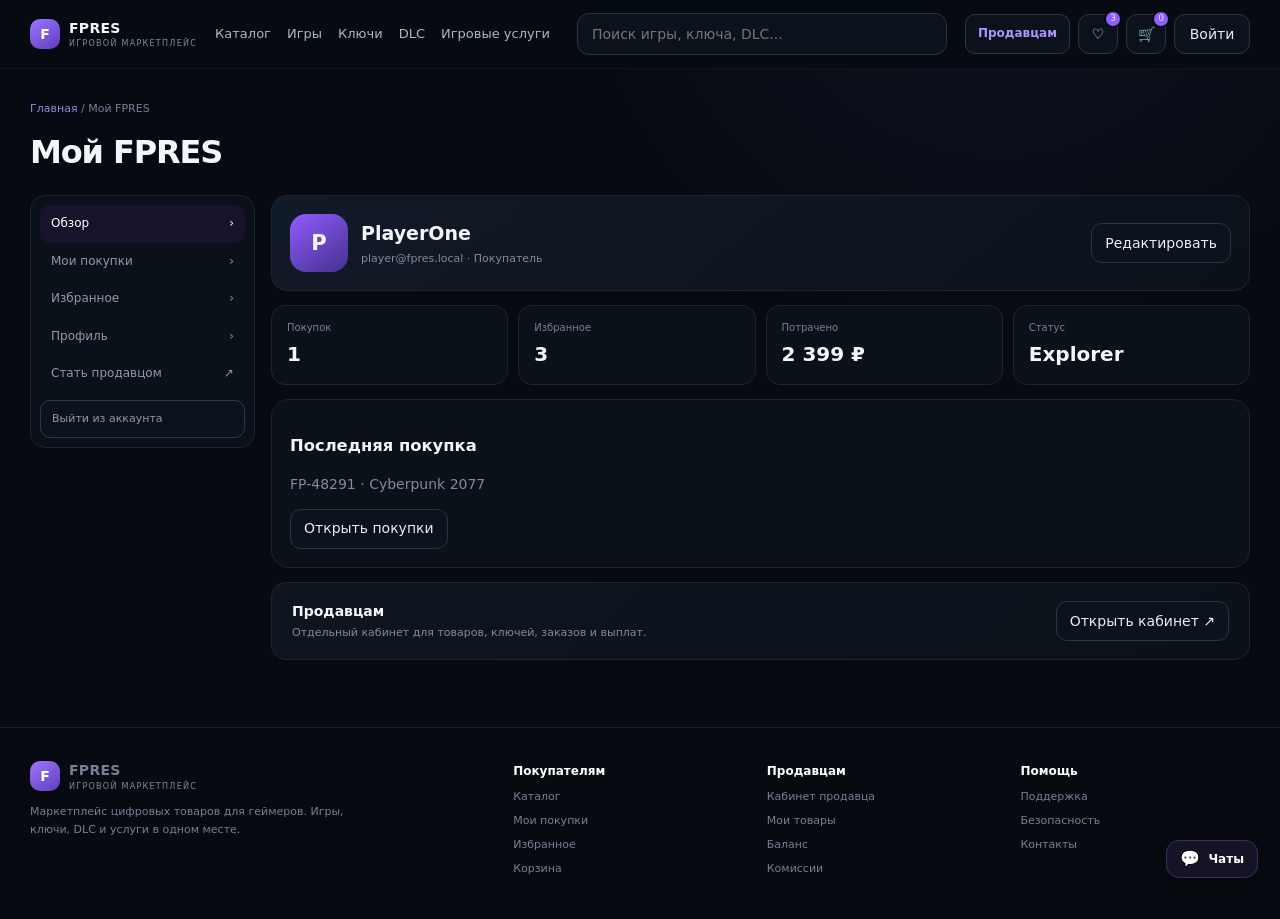
==== account.html @ 7997dcb9 "Refresh account assets for logout controls" ====
<!doctype html><html lang="ru"><head><meta charset="utf-8"><meta name="viewport" content="width=device-width,initial-scale=1,viewport-fit=cover"><meta name="theme-color" content="#070b11"><title>account — FPRES</title><link rel="stylesheet" href="style.css?v=10"><script src="data.js"></script><script src="app.js?v=10" defer></script></head><body><main></main></body></html>
---- style.css ----
:root{--bg:#070b11;--panel:#0c121a;--panel2:#111925;--line:#1b2634;--line2:#293546;--text:#f4f6fb;--muted:#8b97aa;--muted2:#667287;--violet:#8f5cff;--green:#5fd596;--orange:#ff9c4d;--shadow:0 18px 50px rgba(0,0,0,.28);--r:16px}
*{box-sizing:border-box}html{scroll-behavior:smooth}body{margin:0;background:radial-gradient(circle at 78% -10%,rgba(123,86,220,.09),transparent 30%),var(--bg);color:var(--text);font:14px/1.45 Inter,ui-sans-serif,system-ui,-apple-system,BlinkMacSystemFont,"Segoe UI",sans-serif}a{color:inherit}button,input,select{font:inherit}.container{width:min(1220px,calc(100% - 32px));margin:auto}
.header{position:sticky;top:0;z-index:50;background:rgba(7,11,17,.94);backdrop-filter:blur(16px);border-bottom:1px solid rgba(255,255,255,.045)}.nav{min-height:68px;display:flex;align-items:center;gap:18px}.brand{display:flex;align-items:center;gap:9px;text-decoration:none;min-width:154px}.mark{width:30px;height:30px;border-radius:10px;background:linear-gradient(145deg,#9d76ff,#5e3ebd);display:grid;place-items:center;font-weight:900;color:#fff}.brand-name{font-weight:850;letter-spacing:.02em}.brand-sub{display:block;color:#7f8b9f;font-size:8px;letter-spacing:.16em}.navlinks{display:flex;gap:16px;color:#aeb7c7;font-size:13px}.navlinks a{text-decoration:none}.navlinks a:hover{color:#fff}.navsearch{flex:1;max-width:370px;margin-left:auto}.search{width:100%;height:42px;background:#0b121b;border:1px solid var(--line2);border-radius:12px;padding:0 14px;color:#fff;outline:none}.search:focus{border-color:#5b45a2;box-shadow:0 0 0 3px rgba(143,92,255,.09)}.actions{display:flex;gap:8px;align-items:center}.btn,.iconbtn{border:1px solid var(--line2);background:#0b121b;color:#e8edf6;border-radius:11px;height:40px;padding:0 13px;cursor:pointer;display:inline-flex;align-items:center;justify-content:center;text-decoration:none}.iconbtn{width:40px;padding:0}.btn.primary{background:var(--violet);border-color:var(--violet);font-weight:800}.iconbtn:hover,.btn:hover{background:#111a26}.cartBadge{position:absolute;top:-5px;right:-5px;background:var(--violet);border:2px solid var(--bg);width:18px;height:18px;border-radius:50%;display:grid;place-items:center;font-size:9px}.rel{position:relative}
.hero{padding:42px 0 20px}.heroBox{min-height:430px;border:1px solid var(--line);border-radius:22px;overflow:hidden;display:grid;grid-template-columns:1.1fr .9fr;background:#0a1018;box-shadow:var(--shadow)}.heroCopy{padding:44px;display:flex;flex-direction:column;justify-content:center}.eyebrow{color:#96a0b1;font-size:11px;letter-spacing:.18em;text-transform:uppercase;margin-bottom:15px}.hero h1{font-size:clamp(42px,5vw,70px);line-height:.98;letter-spacing:-.05em;margin:0 0 16px}.accent{color:#9c79ff}.hero p{color:#98a4b5;max-width:640px;font-size:15px;line-height:1.65;margin:0 0 22px}.heroSearch{position:relative;max-width:650px}.heroSearch input{height:56px;width:100%;background:#0b121b;border:1px solid #293546;border-radius:15px;color:#fff;padding:0 58px 0 18px;outline:none}.heroSearch button{position:absolute;right:6px;top:6px;width:44px;height:44px;border:0;border-radius:11px;background:var(--violet);color:#fff;cursor:pointer}.heroMedia{min-height:430px;position:relative}.heroMedia img{width:100%;height:100%;object-fit:cover}.heroMedia:after{content:"";position:absolute;inset:0;background:linear-gradient(90deg,#0a1018 0,rgba(10,16,24,.48) 28%,transparent 65%),linear-gradient(0deg,rgba(6,9,13,.48),transparent 50%)}
.trust{display:grid;grid-template-columns:repeat(4,1fr);gap:11px;margin:8px 0 26px}.trustCard{padding:14px;border:1px solid var(--line);background:#0b1119;border-radius:14px}.trustCard b{font-size:12px}.trustCard p{margin:4px 0 0;color:#7f8b9e;font-size:11px}.section{padding:26px 0}.sectionHead{display:flex;justify-content:space-between;align-items:end;gap:12px;margin-bottom:14px}.sectionHead h2{margin:0;font-size:21px;letter-spacing:-.02em}.sectionHead a{font-size:12px;color:#a996ff;text-decoration:none}.platforms{display:flex;gap:8px;overflow:auto;padding-bottom:3px}.platformChip{white-space:nowrap;padding:9px 12px;border:1px solid var(--line);background:#0b1119;border-radius:10px;color:#8f9aad;font-size:11px;cursor:pointer;text-decoration:none}.platformChip.active,.platformChip:hover{color:#fff;border-color:#5a45a0;background:#151326}
.categories{display:grid;grid-template-columns:repeat(6,1fr);gap:11px}.cat{padding:15px;background:#0c121a;border:1px solid var(--line);border-radius:15px;text-decoration:none;cursor:pointer}.cat:hover,.cat.active{border-color:#59439f;transform:translateY(-1px)}.catIcon{width:34px;height:34px;border-radius:10px;background:#17132a;color:#bbaaff;display:grid;place-items:center;margin-bottom:10px}.cat b{font-size:12px}.cat span{display:block;color:#758196;font-size:10px;margin-top:3px}
.gameGrid{display:grid;grid-template-columns:repeat(5,1fr);gap:12px}.gameCard{position:relative;background:var(--panel);border:1px solid var(--line);border-radius:15px;overflow:hidden;cursor:pointer;transition:.18s;min-width:0}.gameCard:hover{border-color:#384457;transform:translateY(-2px)}.gameCover{aspect-ratio:16/9;background:#101720;overflow:hidden}.gameCover img{width:100%;height:100%;object-fit:cover;display:block}.favGame{position:absolute;right:9px;top:9px;width:31px;height:31px;border-radius:9px;border:1px solid rgba(255,255,255,.16);background:rgba(7,11,17,.78);backdrop-filter:blur(7px);color:#e8edf5;display:grid;place-items:center;cursor:pointer;z-index:2}.favGame.active{color:#c5b5ff;border-color:#7255ca;background:#21183c}.gameBody{padding:12px}.gameTitle{font-size:13px;font-weight:760;white-space:nowrap;overflow:hidden;text-overflow:ellipsis}.gameMeta{font-size:10px;color:#778398;margin-top:4px}.rating{color:#ffc252}.gameBottom{display:flex;justify-content:space-between;gap:8px;align-items:end;margin-top:12px}.gamePrice{font-size:15px;font-weight:860}.gameBuy{border:0;border-radius:9px;background:#f3f6fb;color:#0a0d12;padding:8px 11px;font-weight:820;font-size:11px;cursor:pointer}
.deals{display:grid;grid-template-columns:2fr 1fr 1fr;gap:12px}.deal{position:relative;min-height:185px;border:1px solid var(--line);border-radius:17px;overflow:hidden;background:#0d131c;text-decoration:none}.deal img{width:100%;height:100%;object-fit:cover;display:block;opacity:.78}.dealOverlay{position:absolute;inset:0;padding:18px;background:linear-gradient(90deg,rgba(6,9,13,.91),rgba(6,9,13,.12) 75%)}.deal h3{font-size:19px;margin:0 0 8px}.deal p{margin:0;color:#aeb7c5;font-size:11px;max-width:280px}.tag{display:inline-block;font-size:9px;padding:5px 7px;border-radius:7px;background:rgba(143,92,255,.16);color:#c4b4ff;margin-bottom:8px;font-weight:800}
.sellerGrid{display:grid;grid-template-columns:repeat(4,1fr);gap:11px}.sellerCard{border:1px solid var(--line);background:#0b1119;border-radius:15px;padding:15px;display:flex;gap:11px;align-items:center;text-decoration:none}.avatar{width:43px;height:43px;border-radius:13px;background:linear-gradient(145deg,#2d2646,#151a24);display:grid;place-items:center;color:#d4c7ff;font-weight:850}.sellerCard b{font-size:12px}.sellerCard span{display:block;color:#778297;font-size:10px;margin-top:3px}.online{color:var(--green)!important}
.page{padding:32px 0}.breadcrumbs{font-size:11px;color:#738096;margin-bottom:12px}.breadcrumbs a{color:#9a87db;text-decoration:none}.pageTitle{font-size:32px;letter-spacing:-.035em;margin:0 0 20px}.toolbar{display:flex;justify-content:space-between;gap:12px;margin-bottom:14px}.select,.field{height:40px;background:#0b121b;border:1px solid var(--line2);border-radius:10px;color:#dfe6ef;padding:0 11px}.catalogLayout{display:grid;grid-template-columns:235px 1fr;gap:18px}.filters{border:1px solid var(--line);background:#0b1119;border-radius:15px;padding:15px;height:max-content;position:sticky;top:84px}.filterGroup{margin-bottom:18px}.filterGroup h4{font-size:11px;margin:0 0 9px}.filterOptions{display:flex;flex-wrap:wrap;gap:7px}.filterPill{border:1px solid var(--line2);background:#0d141d;color:#8e99ab;border-radius:9px;padding:7px 9px;font-size:10px;cursor:pointer}.filterPill.active{border-color:#5c46a6;color:#d7ceff;background:#17132a}.priceRow{display:flex;gap:7px}.priceRow input{width:50%;height:34px;background:#0b121b;border:1px solid var(--line2);border-radius:8px;color:#fff;padding:0 8px}.resultCount{font-size:11px;color:#7f8b9d;margin-bottom:9px}
.productLayout{display:grid;grid-template-columns:1.05fr .95fr;gap:18px}.mediaPanel,.detailPanel,.panel{border:1px solid var(--line);background:#0b1119;border-radius:18px;overflow:hidden}.mediaPanel img{display:block;width:100%;aspect-ratio:16/9;object-fit:cover}.detailPanel{padding:22px}.productMeta{color:#778398;font-size:11px;margin-bottom:8px}.productTitle{font-size:33px;line-height:1.05;margin:0 0 10px}.bigPrice{font-size:29px;font-weight:900;margin:19px 0 15px}.specList{display:grid;grid-template-columns:1fr 1fr;gap:9px;margin:15px 0}.spec{border:1px solid var(--line);background:#0d141d;border-radius:11px;padding:10px}.spec small{color:#718096;display:block;font-size:9px}.spec b{font-size:12px}.buyWide{height:48px;width:100%;border:0;border-radius:12px;background:var(--violet);color:#fff;font-weight:800;cursor:pointer}.offers{margin-top:24px}.offer{display:grid;grid-template-columns:1.2fr .7fr auto;gap:10px;align-items:center;padding:13px;border:1px solid var(--line);background:#0b1119;border-radius:12px;margin-bottom:8px}.offer b{font-size:12px}.offer span{display:block;font-size:10px;color:#7d899c}.miniBuy{border:1px solid var(--line2);background:#101824;color:#fff;border-radius:9px;padding:8px 11px;cursor:pointer}
.twoCol{display:grid;grid-template-columns:1.4fr .8fr;gap:16px}.cartList{display:grid;gap:10px}.cartItem{display:grid;grid-template-columns:100px 1fr auto;gap:12px;align-items:center;padding:12px;border:1px solid var(--line);background:#0b1119;border-radius:14px}.cartItem img{width:100px;aspect-ratio:16/9;object-fit:cover;border-radius:10px}.cartInfo b{font-size:13px}.cartInfo span{display:block;color:#7c889b;font-size:10px;margin-top:3px}.cartSummary{border:1px solid var(--line);background:#0b1119;border-radius:14px;padding:17px;height:max-content;position:sticky;top:84px}.summaryRow{display:flex;justify-content:space-between;margin:9px 0;color:#99a3b1}.summaryRow.total{font-size:18px;color:#fff;font-weight:850;border-top:1px solid var(--line);padding-top:13px}
.accountLayout{display:grid;grid-template-columns:225px 1fr;gap:16px}.sideNav{border:1px solid var(--line);background:#0b1119;border-radius:15px;padding:9px;height:max-content;position:sticky;top:84px}.sideNav a{display:flex;justify-content:space-between;gap:8px;padding:10px 11px;color:#8d99ab;text-decoration:none;border-radius:9px;font-size:12px}.sideNav a.active,.sideNav a:hover{background:#16132a;color:#fff}.profileHero{padding:18px;border:1px solid var(--line);background:linear-gradient(140deg,#111a27,#0b1119);border-radius:16px;display:flex;justify-content:space-between;gap:16px;align-items:center}.profileMain{display:flex;align-items:center;gap:13px}.profileAvatar{width:58px;height:58px;border-radius:16px;background:linear-gradient(145deg,#8f5cff,#46308d);display:grid;place-items:center;font-size:21px;font-weight:900}.profileMain h2{margin:0;font-size:19px}.profileMain p{margin:4px 0 0;color:#7f8b9e;font-size:11px}.statGrid{display:grid;grid-template-columns:repeat(4,1fr);gap:10px;margin:14px 0}.stat{padding:15px;border:1px solid var(--line);background:#0b1119;border-radius:14px}.stat small{display:block;color:#768297;font-size:10px}.stat strong{display:block;font-size:20px;margin-top:4px}
.dashboardHero{display:flex;justify-content:space-between;gap:16px;align-items:center;padding:20px;border:1px solid var(--line);background:linear-gradient(140deg,#111a27,#0b1119);border-radius:16px}.dashMain{display:flex;gap:13px;align-items:center}.dashIcon{width:52px;height:52px;border-radius:14px;background:#17132a;color:#bdaeff;display:grid;place-items:center;font-size:22px}.dashMain h2{margin:0;font-size:20px}.dashMain p{margin:4px 0 0;color:#7e899d;font-size:11px}.metricGrid{display:grid;grid-template-columns:repeat(4,1fr);gap:10px;margin:14px 0}.metric{padding:14px;border:1px solid var(--line);background:#0b1119;border-radius:14px}.metric label{font-size:10px;color:#778398}.metric strong{display:block;font-size:21px;margin-top:5px}.metric small{color:var(--green);font-size:10px}.dashGrid{display:grid;grid-template-columns:1.35fr .8fr;gap:14px}.chart,.listPanel{padding:17px;border:1px solid var(--line);background:#0b1119;border-radius:15px}.chart h3,.listPanel h3{margin:0 0 12px;font-size:13px}.bars{height:180px;display:flex;align-items:end;gap:9px}.bar{flex:1;background:linear-gradient(#8f5cff,#3a286d);border-radius:7px 7px 2px 2px;min-height:28px}.barLabel{font-size:9px;color:#6e7a8f;text-align:center;margin-top:5px}.listItem{display:flex;justify-content:space-between;gap:12px;padding:11px 0;border-top:1px solid var(--line);font-size:11px}.listItem:first-child{border-top:0;padding-top:0}.listItem span{color:#7f8b9e}.miniStat{display:grid;grid-template-columns:1fr 1fr;gap:8px;margin-top:12px}.miniBox{padding:10px;border:1px solid var(--line);background:#0e151f;border-radius:10px}.miniBox b{font-size:13px}.miniBox span{display:block;color:#778398;font-size:9px;margin-top:2px}
.formGrid{display:grid;grid-template-columns:1fr 1fr;gap:12px}.fieldBlock label{display:block;font-size:10px;color:#8793a6;margin-bottom:5px}.field{width:100%;height:40px;background:#0b121b;border:1px solid var(--line2);border-radius:10px;color:#fff;padding:0 11px;outline:none}
.table{border:1px solid var(--line);background:#0b1119;border-radius:14px;overflow:hidden}.tableRow{display:grid;grid-template-columns:1.35fr .75fr .75fr .7fr;padding:12px;border-top:1px solid var(--line);font-size:11px;align-items:center}.tableRow.head{background:#0e151f;border-top:0;color:#768297}.status{color:var(--green)}.empty{padding:34px;text-align:center}.empty h3{margin:0 0 7px}.empty p{color:#8792a4;margin:0 0 14px}
.footer{border-top:1px solid #151d28;margin-top:35px;padding:32px 0 42px;color:#748095}.footerGrid{display:grid;grid-template-columns:2fr repeat(3,1fr);gap:24px}.footer b{color:#fff;font-size:12px}.footer a{display:block;text-decoration:none;color:#758095;font-size:11px;margin-top:8px}.footer p{font-size:11px;line-height:1.6;max-width:350px}
.toast{position:fixed;left:50%;bottom:18px;transform:translate(-50%,120px);padding:11px 15px;background:#131b27;border:1px solid #334052;border-radius:11px;box-shadow:var(--shadow);z-index:100;color:#fff;font-size:12px;transition:.22s}.toast.show{transform:translate(-50%,0)}.modalBack{position:fixed;inset:0;background:rgba(0,0,0,.62);backdrop-filter:blur(6px);display:none;align-items:center;justify-content:center;z-index:90}.modalBack.show{display:flex}.modal{width:min(460px,calc(100% - 28px));border:1px solid var(--line2);background:#0b1119;border-radius:18px;padding:20px;box-shadow:var(--shadow)}.modal h3{margin:0 0 6px}.modal p{color:#7e8a9d;font-size:11px;margin-top:0}.modalActions{display:flex;justify-content:flex-end;gap:8px;margin-top:15px}
@media(max-width:1040px){.navlinks{display:none}.heroBox{grid-template-columns:1fr}.heroMedia{min-height:260px}.categories{grid-template-columns:repeat(3,1fr)}.gameGrid{grid-template-columns:repeat(3,1fr)}.sellerGrid{grid-template-columns:repeat(2,1fr)}.trust{grid-template-columns:repeat(2,1fr)}.catalogLayout,.accountLayout{grid-template-columns:1fr}.filters,.sideNav{position:static}.productLayout,.twoCol,.dashGrid{grid-template-columns:1fr}.cartSummary{position:static}.metricGrid,.statGrid{grid-template-columns:repeat(2,1fr)}}
@media(max-width:640px){.container{width:min(100% - 20px,1220px)}.nav{min-height:58px;flex-wrap:wrap;padding:7px 0}.brand{min-width:134px}.navsearch{order:4;flex-basis:100%;max-width:none}.actions{margin-left:auto}.actions .btn.ghost,.actions .btn.primary{display:none}.hero{padding-top:26px}.heroCopy{padding:28px 22px}.hero h1{font-size:39px}.hero p{font-size:14px}.heroMedia{min-height:195px}.categories{grid-template-columns:1fr 1fr}.gameGrid{grid-template-columns:1fr 1fr;gap:10px}.sellerGrid,.trust{grid-template-columns:1fr 1fr}.deals{grid-template-columns:1fr}.deal:first-child{grid-column:auto}.pageTitle{font-size:27px}.toolbar{flex-direction:column}.profileHero,.dashboardHero{align-items:flex-start;flex-direction:column}.statGrid,.metricGrid{grid-template-columns:1fr 1fr}.tableRow{grid-template-columns:1.2fr .7fr .8fr}.tableRow>div:last-child{display:none}.formGrid{grid-template-columns:1fr}.cartItem{grid-template-columns:75px 1fr}.cartItem img{width:75px}.cartItem .miniBuy{grid-column:2}.footerGrid{grid-template-columns:1fr 1fr}.footerGrid>div:first-child{grid-column:1/-1}.specList{grid-template-columns:1fr 1fr}.offer{grid-template-columns:1fr auto}.offer .offerHide{display:none}}

/* FPRES interaction + auxiliary pages */
.searchSuggest{position:absolute;left:0;right:0;top:48px;background:#0b1119;border:1px solid var(--line2);border-radius:13px;box-shadow:var(--shadow);overflow:hidden;z-index:70}.suggestItem{display:flex;gap:10px;align-items:center;padding:10px 12px;text-decoration:none;border-top:1px solid var(--line)}.suggestItem:first-child{border-top:0}.suggestItem img{width:58px;height:33px;object-fit:cover;border-radius:7px;background:#111722}.suggestItem b{font-size:11px}.suggestItem span{display:block;font-size:9px;color:#778398}.qty{display:inline-flex;align-items:center;border:1px solid var(--line2);border-radius:9px;overflow:hidden}.qty button{width:31px;height:31px;border:0;background:#101722;color:#fff;cursor:pointer}.qty span{min-width:28px;text-align:center;font-size:11px}.inlineActions{display:flex;gap:8px;flex-wrap:wrap;margin-top:13px}.notice{padding:12px;border:1px solid var(--line);background:#0e151f;border-radius:11px;color:#8995a7;font-size:11px}.chatLayout{display:grid;grid-template-columns:260px 1fr;gap:14px}.chatList,.chatBox,.faqCard,.infoCard{border:1px solid var(--line);background:#0b1119;border-radius:15px}.chatList{overflow:hidden}.chatThread{display:flex;gap:9px;padding:12px;border-top:1px solid var(--line);cursor:pointer}.chatThread:first-child{border-top:0}.chatThread.active,.chatThread:hover{background:#15132a}.chatThread b{font-size:11px}.chatThread span{display:block;color:#778399;font-size:9px}.chatBox{min-height:420px;padding:16px;display:flex;flex-direction:column}.messages{flex:1;display:flex;flex-direction:column;gap:9px}.bubble{max-width:78%;padding:9px 11px;border-radius:12px;background:#111a26;color:#dfe5ee;font-size:11px}.bubble.me{align-self:flex-end;background:#24194a}.chatComposer{display:flex;gap:8px;margin-top:12px}.chatComposer input{flex:1}.faqGrid,.infoGrid{display:grid;grid-template-columns:repeat(2,1fr);gap:12px}.faqCard,.infoCard{padding:16px}.faqCard h3,.infoCard h3{margin:0 0 6px;font-size:13px}.faqCard p,.infoCard p{margin:0;color:#818da0;font-size:11px;line-height:1.6}.emptyIcon{font-size:28px;margin-bottom:8px}.orderHero{padding:18px;border:1px solid var(--line);background:linear-gradient(140deg,#111a27,#0b1119);border-radius:16px}.segmented{display:flex;gap:6px;flex-wrap:wrap}.segmented .filterPill{min-width:110px;text-align:center}.productMini{display:flex;gap:11px;align-items:center;padding:11px 0;border-top:1px solid var(--line)}.productMini:first-child{border-top:0}.productMini img{width:82px;height:46px;object-fit:cover;border-radius:8px}.productMini b{font-size:11px}.productMini span{display:block;color:#778399;font-size:9px;margin-top:3px}
@media(max-width:760px){.chatLayout{grid-template-columns:1fr}.chatList{display:flex;overflow:auto}.chatThread{min-width:150px;border-top:0;border-left:1px solid var(--line)}.faqGrid,.infoGrid{grid-template-columns:1fr}.searchSuggest{top:46px}.table{overflow:auto}.tableRow{min-width:520px}}

/* FPRES layout refinements */
.trustClickable{display:block;text-decoration:none;color:inherit;cursor:pointer;transition:transform .18s,border-color .18s,background .18s}.trustClickable:hover{transform:translateY(-2px);border-color:#5a45a0;background:#101621}.chatFloat{position:fixed;right:22px;bottom:22px;z-index:55;display:inline-flex;align-items:center;gap:8px;padding:10px 13px;border:1px solid #3a315b;background:#161326;color:#fff;text-decoration:none;border-radius:13px;box-shadow:0 12px 30px rgba(0,0,0,.34);font-size:12px;font-weight:800}.chatFloat:hover{background:#211a39;border-color:#6550ad}.chatFloatIcon{font-size:16px;line-height:1}.chatFloatText{line-height:1}.sellerEntry{display:flex;justify-content:space-between;align-items:center;gap:20px;padding:18px 20px;border:1px solid var(--line);background:linear-gradient(140deg,#0f151f,#0b1119);border-radius:15px}.sellerEntry h3{margin:0;font-size:15px}.sellerEntry p{margin:4px 0 0;color:#7f8b9e;font-size:11px;line-height:1.5}.sellerEntry .eyebrow{font-size:9px}.sellerEntry.compact{margin-top:14px}.sellerEntry.compact>div{flex:1}.sellerEntry.compact .btn{white-space:nowrap}.actions .btn.ghost{min-width:76px}
@media(max-width:640px){.actions .btn.ghost{display:inline-flex;min-width:0;padding:0 10px}.chatFloat{right:12px;bottom:14px;padding:10px 12px}.sellerEntry{align-items:flex-start;flex-direction:column}.sellerEntry .btn{width:100%}.sellerEntry.compact .btn{width:auto}.trustClickable{min-height:68px}}

/* Seller header CTA */
.sellerHeaderLink{height:40px;display:inline-flex;align-items:center;padding:0 12px;border:1px solid #2d3747;background:#0b121b;border-radius:10px;color:#a996ff;text-decoration:none;font-size:12px;font-weight:800;white-space:nowrap;transition:.18s}.sellerHeaderLink:hover{color:#fff;border-color:#5a45a0;background:#151326}
@media(max-width:1040px){.sellerHeaderLink{display:inline-flex}}
@media(max-width:640px){.sellerHeaderLink{height:38px;padding:0 9px;font-size:10px}.actions{gap:6px}}

.sideLogout{width:100%;margin-top:8px;height:38px;border:1px solid #2d3747;background:#0b121b;border-radius:10px;color:#8f9aad;font:inherit;font-size:11px;cursor:pointer;text-align:left;padding:0 11px}.sideLogout:hover{color:#fff;border-color:#5a45a0;background:#151326}
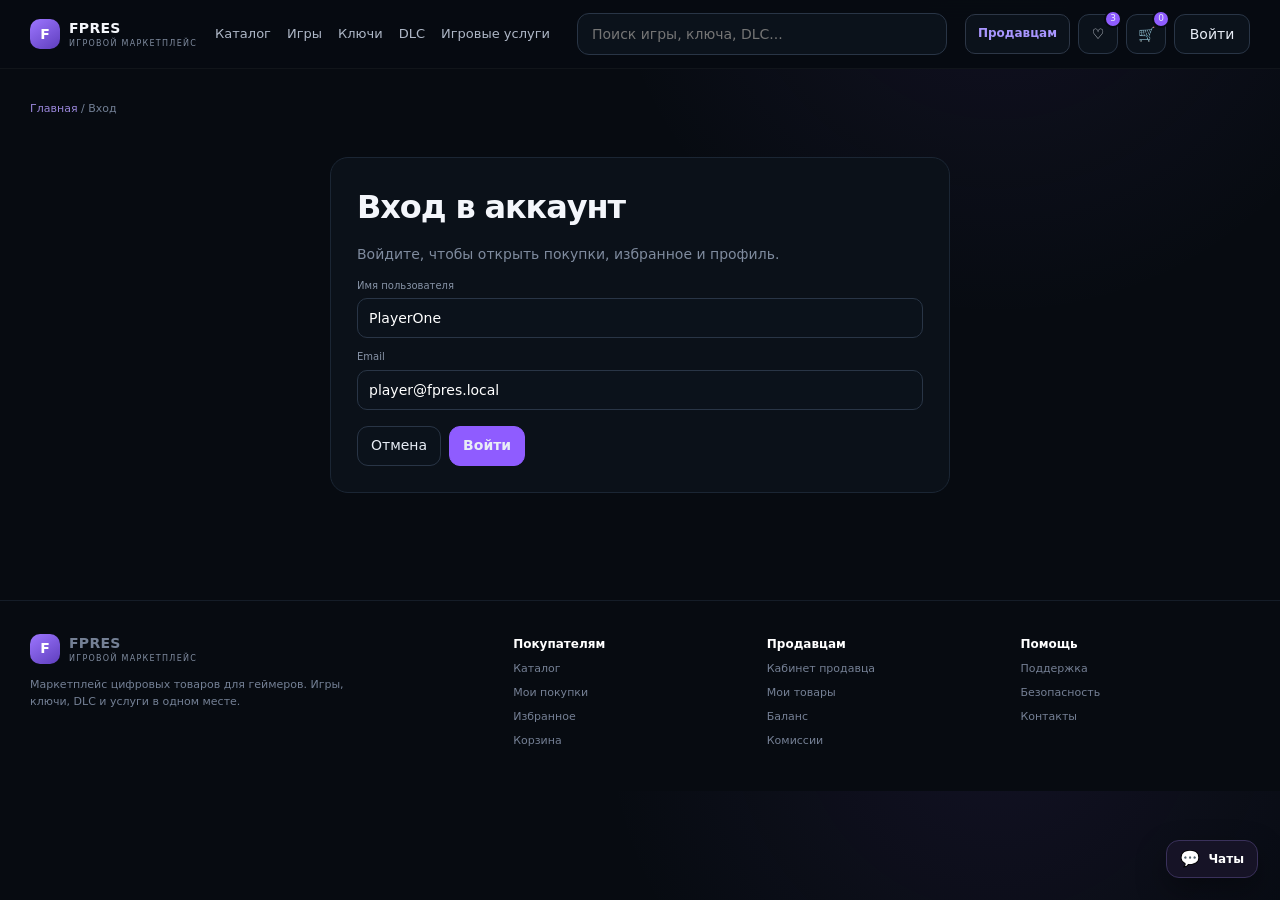
==== commit fd3750b5: "Refresh auth UI assets" ====
--- a/account.html
+++ b/account.html
@@ -1 +1 @@
-<!doctype html><html lang="ru"><head><meta charset="utf-8"><meta name="viewport" content="width=device-width,initial-scale=1,viewport-fit=cover"><meta name="theme-color" content="#070b11"><title>account — FPRES</title><link rel="stylesheet" href="style.css?v=10"><script src="data.js"></script><script src="app.js?v=10" defer></script></head><body><main></main></body></html>+<!doctype html><html lang="ru"><head><meta charset="utf-8"><meta name="viewport" content="width=device-width,initial-scale=1,viewport-fit=cover"><meta name="theme-color" content="#070b11"><title>account — FPRES</title><link rel="stylesheet" href="style.css?v=11"><script src="data.js"></script><script src="app.js?v=11" defer></script></head><body><main></main></body></html>
--- a/style.css
+++ b/style.css
@@ -33,3 +33,5 @@
 @media(max-width:640px){.sellerHeaderLink{height:38px;padding:0 9px;font-size:10px}.actions{gap:6px}}
 
 .sideLogout{width:100%;margin-top:8px;height:38px;border:1px solid #2d3747;background:#0b121b;border-radius:10px;color:#8f9aad;font:inherit;font-size:11px;cursor:pointer;text-align:left;padding:0 11px}.sideLogout:hover{color:#fff;border-color:#5a45a0;background:#151326}
+
+.sellerAuth{max-width:620px;margin:40px auto;padding:26px}.sellerAuth .pageTitle{margin-bottom:8px}.sellerAuth .dashIcon{margin-bottom:12px;width:42px;height:42px;border-radius:12px;display:grid;place-items:center;background:#161326;color:#a996ff;border:1px solid #3a315b}
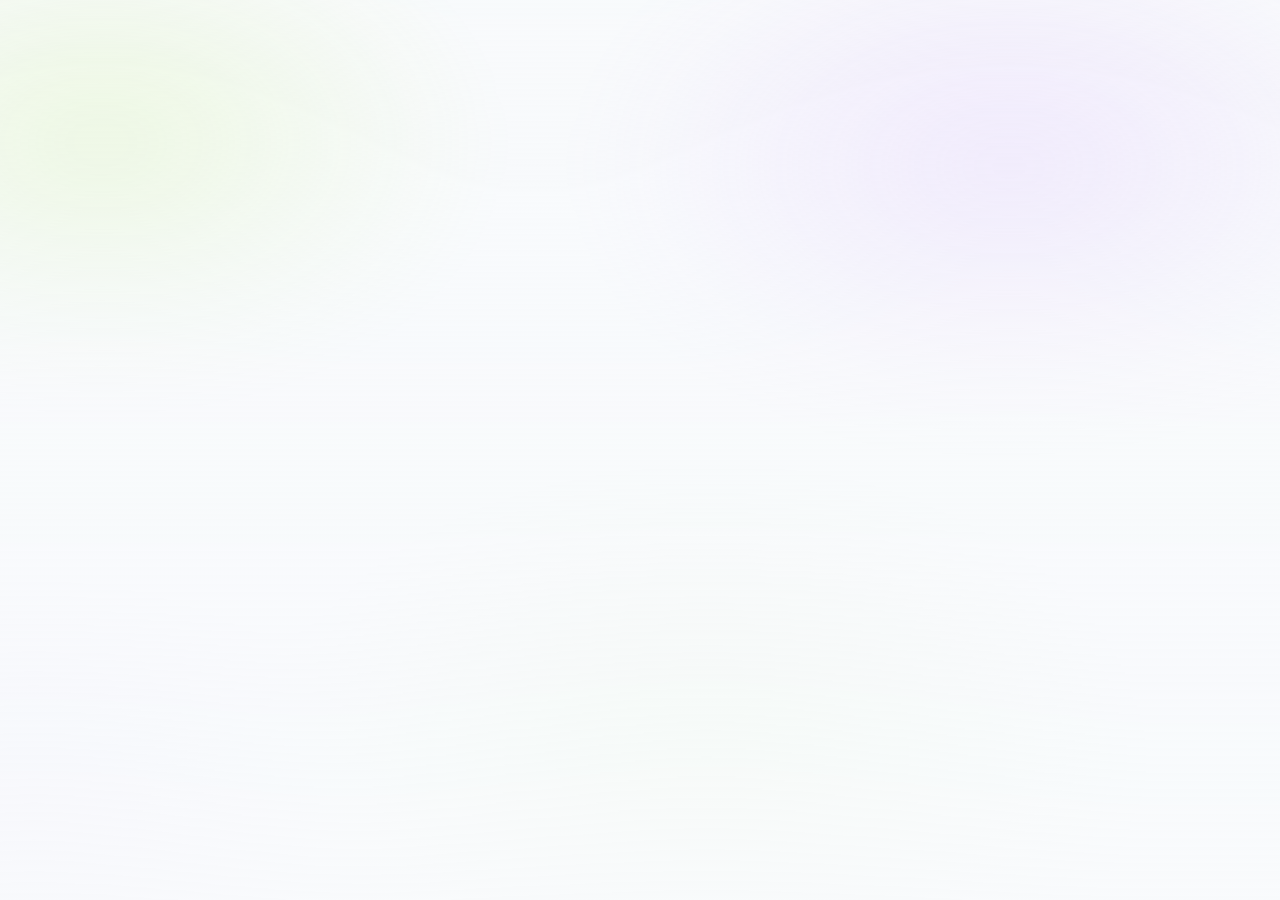
==== commit e683580e: "Refresh FPRES visual assets" ====
--- a/account.html
+++ b/account.html
@@ -1 +1 @@
-<!doctype html><html lang="ru"><head><meta charset="utf-8"><meta name="viewport" content="width=device-width,initial-scale=1,viewport-fit=cover"><meta name="theme-color" content="#070b11"><title>account — FPRES</title><link rel="stylesheet" href="style.css?v=11"><script src="data.js"></script><script src="app.js?v=11" defer></script></head><body><main></main></body></html>+<!doctype html><html lang="ru"><head><meta charset="utf-8"><meta name="viewport" content="width=device-width,initial-scale=1,viewport-fit=cover"><meta name="theme-color" content="#1E1B4B"><title>account — FPRES</title><link rel="stylesheet" href="style.css?v=final1"><script src="data.js"></script><script src="app.js?v=final1" defer></script></head><body><main></main></body></html>
--- a/style.css
+++ b/style.css
@@ -35,3 +35,241 @@
 .sideLogout{width:100%;margin-top:8px;height:38px;border:1px solid #2d3747;background:#0b121b;border-radius:10px;color:#8f9aad;font:inherit;font-size:11px;cursor:pointer;text-align:left;padding:0 11px}.sideLogout:hover{color:#fff;border-color:#5a45a0;background:#151326}
 
 .sellerAuth{max-width:620px;margin:40px auto;padding:26px}.sellerAuth .pageTitle{margin-bottom:8px}.sellerAuth .dashIcon{margin-bottom:12px;width:42px;height:42px;border-radius:12px;display:grid;place-items:center;background:#161326;color:#a996ff;border:1px solid #3a315b}
+
+
+/* ===== FPRES VISUAL SYSTEM FINAL ===== */
+:root{
+  --fp-bg:#F8FAFC;
+  --fp-surface:rgba(255,255,255,.92);
+  --fp-surface-2:#F4F1FF;
+  --fp-ink:#15112F;
+  --fp-indigo:#1E1B4B;
+  --fp-purple:#C084FC;
+  --fp-lime:#A3E635;
+  --fp-muted:#6B687F;
+  --fp-line:#D7D3E8;
+  --fp-shadow:0 12px 30px rgba(30,27,75,.12),0 2px 6px rgba(30,27,75,.06);
+  --fp-shadow-hover:0 18px 38px rgba(30,27,75,.16),0 5px 12px rgba(30,27,75,.06);
+}
+html,body{background:var(--fp-bg);color:var(--fp-ink)}
+body{
+  position:relative;
+  isolation:isolate;
+  overflow-x:hidden;
+  background:
+    radial-gradient(90% 55% at 8% 8%,rgba(192,132,252,.17),transparent 56%),
+    radial-gradient(85% 60% at 92% 18%,rgba(163,230,53,.16),transparent 55%),
+    linear-gradient(180deg,#F8FAFC 0%,#F8F7FC 52%,#EEF2F4 100%);
+}
+body:before{
+  content:"";
+  position:fixed;inset:-12%;
+  z-index:-2;
+  pointer-events:none;
+  background:
+    radial-gradient(32% 28% at 18% 24%,rgba(163,230,53,.28),transparent 72%),
+    radial-gradient(35% 30% at 72% 26%,rgba(192,132,252,.30),transparent 72%),
+    radial-gradient(36% 32% at 54% 76%,rgba(163,230,53,.18),transparent 72%),
+    radial-gradient(28% 26% at 14% 82%,rgba(192,132,252,.20),transparent 72%);
+  filter:blur(42px);
+  opacity:.88;
+  transform:scale(1.06);
+}
+body:after{
+  content:"";position:fixed;inset:0;z-index:-1;pointer-events:none;
+  background:linear-gradient(180deg,rgba(248,250,252,.36),rgba(248,250,252,.74) 58%,rgba(248,250,252,.92));
+}
+.container{width:min(1240px,calc(100% - 34px))}
+.header{
+  background:rgba(30,27,75,.96);
+  border-bottom:3px solid var(--fp-lime);
+  box-shadow:0 9px 26px rgba(30,27,75,.16);
+  backdrop-filter:blur(18px);
+}
+.nav{min-height:76px;gap:16px}
+.mark{
+  width:38px;height:38px;border-radius:13px;
+  background:var(--fp-lime);color:var(--fp-indigo);
+  border:2px solid #090914;box-shadow:0 4px 12px rgba(0,0,0,.16);
+}
+.brand-name{color:#fff;font-weight:950;letter-spacing:.1em}
+.brand-sub{color:rgba(255,255,255,.66)}
+.navlinks{color:rgba(255,255,255,.76);gap:17px}
+.navlinks a:hover{color:var(--fp-lime)}
+.search{
+  height:44px;border:2px solid rgba(255,255,255,.17);
+  border-radius:14px;background:rgba(255,255,255,.08);color:#fff;
+}
+.search:focus{border-color:var(--fp-lime);box-shadow:0 0 0 4px rgba(163,230,53,.14)}
+.btn,.iconbtn,.sellerHeaderLink{
+  border-radius:14px;
+  box-shadow:0 6px 16px rgba(30,27,75,.12);
+}
+.btn:hover,.iconbtn:hover,.sellerHeaderLink:hover{transform:translateY(-2px);box-shadow:0 11px 24px rgba(30,27,75,.15)}
+.btn.primary,.gameBuy,.buyWide{
+  background:var(--fp-lime);color:var(--fp-indigo);
+  border:2px solid var(--fp-indigo);font-weight:950;
+}
+.sellerHeaderLink{border:2px solid var(--fp-purple);background:rgba(192,132,252,.10);color:#fff}
+.themeToggle{min-width:40px;font-size:16px}
+.hero{padding:34px 0 24px}
+.heroBox{
+  border:2px solid var(--fp-indigo);
+  border-radius:26px;
+  overflow:hidden;
+  box-shadow:var(--fp-shadow-hover);
+  background:linear-gradient(135deg,#1E1B4B 0%,#29235E 58%,#151235 100%);
+}
+.heroCopy{padding:42px 40px}
+.heroMedia{border-left:1px solid rgba(255,255,255,.08)}
+.heroSearch input,.heroSearch button{border-radius:14px}
+.section{padding:31px 0}
+.sectionHead h2,.pageTitle,.productTitle{color:var(--fp-indigo);font-weight:950}
+.sectionHead a{color:#5B21B6;font-weight:850}
+.trust{gap:13px;margin:10px 0 31px}
+.trustCard,.sellerCard,.filters,.panel,.mediaPanel,.detailPanel,.chatList,.chatBox,.faqCard,.infoCard,.sellerEntry,.orderHero,.notice,.sellerAuth,.offer,.spec,.cartItem,.cartSummary,.stat,.profileHero{
+  background:var(--fp-surface);
+  border:2px solid var(--fp-indigo);
+  border-radius:20px;
+  box-shadow:var(--fp-shadow);
+}
+.trustCard,.sellerCard{transition:transform .18s ease,box-shadow .18s ease,border-color .18s ease}
+.trustClickable:hover,.sellerCard:hover{transform:translateY(-4px);box-shadow:var(--fp-shadow-hover)}
+.trustCard p,.sellerCard span,.sellerEntry p,.notice,.faqCard p,.infoCard p,.resultCount,.productMeta,.gameMeta,.breadcrumbs{color:var(--fp-muted)}
+.platforms{display:flex;gap:10px;flex-wrap:wrap;align-items:stretch}
+.platformChip{
+  flex:0 0 auto;
+  min-width:112px;
+  min-height:42px;
+  padding:10px 14px;
+  display:inline-flex;align-items:center;justify-content:center;
+  background:rgba(255,255,255,.92);color:var(--fp-indigo);
+  border:2px solid var(--fp-indigo);border-radius:14px;
+  font-weight:850;text-decoration:none;
+  box-shadow:0 6px 14px rgba(30,27,75,.09);
+  transition:transform .16s ease,background .16s ease,box-shadow .16s ease;
+}
+.platformChip:hover{background:var(--fp-purple);transform:translateY(-2px);box-shadow:0 10px 20px rgba(30,27,75,.13)}
+.platformChip.active{background:var(--fp-lime);transform:translateY(-2px);box-shadow:0 10px 20px rgba(30,27,75,.13)}
+.categories{gap:14px}
+.cat{
+  min-width:0;min-height:138px;padding:17px;
+  display:flex;flex-direction:column;align-items:flex-start;justify-content:flex-start;
+  overflow:hidden;
+  border:3px solid var(--fp-indigo);border-radius:20px;
+  box-shadow:var(--fp-shadow);
+  transition:transform .18s ease,box-shadow .18s ease,background .18s ease;
+}
+.cat:nth-child(1){background:var(--fp-purple);color:var(--fp-indigo)}
+.cat:nth-child(2){background:var(--fp-lime);color:var(--fp-indigo)}
+.cat:nth-child(3){background:#B993F3;color:var(--fp-indigo)}
+.cat:nth-child(4){background:var(--fp-indigo);color:#fff}
+.cat:nth-child(5){background:#E9D5FF;color:var(--fp-indigo)}
+.cat:nth-child(6){background:#A78BFA;color:var(--fp-indigo)}
+.cat:hover,.cat.active{transform:translateY(-4px);box-shadow:var(--fp-shadow-hover)}
+.catIcon{
+  width:42px;height:42px;flex:0 0 42px;
+  display:grid;place-items:center;margin-bottom:13px;
+  border-radius:14px;background:var(--fp-indigo);color:var(--fp-lime);
+  border:0;box-shadow:none;
+}
+.cat:nth-child(4) .catIcon{background:var(--fp-lime);color:var(--fp-indigo)}
+.catIcon svg{width:22px;height:22px;display:block;fill:none;stroke:currentColor;stroke-width:1.9;stroke-linecap:round;stroke-linejoin:round}
+.cat b{font-size:12px;line-height:1.2;font-weight:950}
+.cat span{margin-top:4px;font-size:10px;line-height:1.35;opacity:.72}
+.gameGrid{gap:16px}
+.gameCard{
+  overflow:hidden;background:var(--fp-surface);
+  border:3px solid var(--fp-indigo);border-radius:22px;
+  box-shadow:var(--fp-shadow);
+  transition:transform .18s ease,box-shadow .18s ease;
+}
+.gameCard:hover{transform:translateY(-5px);box-shadow:var(--fp-shadow-hover)}
+.gameCover{overflow:hidden;background:#DDD8EC}
+.gameCover img{transition:transform .25s ease}
+.gameCard:hover .gameCover img{transform:scale(1.035)}
+.gameBody{padding:14px}
+.gameTitle,.gamePrice{color:var(--fp-indigo);font-weight:950}
+.gameBuy{border-radius:14px;box-shadow:0 6px 14px rgba(30,27,75,.12)}
+.favGame{border-radius:13px;box-shadow:0 7px 16px rgba(30,27,75,.14)}
+.deal{border:3px solid var(--fp-indigo);border-radius:21px;overflow:hidden;box-shadow:var(--fp-shadow)}
+.deal:hover{transform:translateY(-4px);box-shadow:var(--fp-shadow-hover)}
+.tag{border-radius:999px;box-shadow:none}
+.chatFloat{
+  border:2px solid var(--fp-indigo);border-radius:15px;
+  background:var(--fp-lime);color:var(--fp-indigo);
+  box-shadow:0 10px 24px rgba(30,27,75,.15);
+}
+.footer{background:var(--fp-indigo);border-top:3px solid var(--fp-lime)}
+.select,.field,.priceRow input{
+  border:2px solid var(--fp-indigo);border-radius:14px;background:rgba(255,255,255,.92);color:var(--fp-indigo)
+}
+.filterPill{border-radius:12px}
+@media(max-width:760px){
+  .container{width:min(100% - 22px,1240px)}
+  .heroBox{border-radius:22px}
+  .heroCopy{padding:31px 24px}
+  .heroMedia{border-left:0}
+  .categories{grid-template-columns:repeat(2,1fr);gap:10px}
+  .cat{min-height:132px;border-radius:18px}
+  .platforms{display:grid;grid-template-columns:repeat(2,minmax(0,1fr));gap:9px}
+  .platformChip{min-width:0;width:100%}
+  .gameCard{border-radius:19px}
+}
+html[data-theme="dark"]{
+  --fp-bg:#0A0818;
+  --fp-surface:rgba(20,17,38,.94);
+  --fp-surface-2:#1B1632;
+  --fp-ink:#F7F4FF;
+  --fp-indigo:#C084FC;
+  --fp-muted:#9F98B5;
+  --fp-line:#3B3158;
+}
+html[data-theme="dark"] body{
+  background:
+    radial-gradient(80% 52% at 8% 8%,rgba(192,132,252,.10),transparent 58%),
+    radial-gradient(75% 55% at 90% 20%,rgba(163,230,53,.08),transparent 60%),
+    linear-gradient(180deg,#0A0818 0%,#0D0B1E 58%,#090713 100%);
+  color:var(--fp-ink);
+}
+html[data-theme="dark"] body:before{opacity:.42;filter:blur(55px)}
+html[data-theme="dark"] body:after{background:linear-gradient(180deg,rgba(10,8,24,.18),rgba(10,8,24,.58) 58%,rgba(10,8,24,.86))}
+html[data-theme="dark"] .header{background:rgba(18,14,39,.95);border-bottom-color:rgba(163,230,53,.72)}
+html[data-theme="dark"] .sectionHead h2,
+html[data-theme="dark"] .pageTitle,
+html[data-theme="dark"] .productTitle,
+html[data-theme="dark"] .gameTitle,
+html[data-theme="dark"] .gamePrice{color:#F5F1FF}
+html[data-theme="dark"] .sectionHead a{color:#C084FC}
+html[data-theme="dark"] .trustCard,
+html[data-theme="dark"] .sellerCard,
+html[data-theme="dark"] .filters,
+html[data-theme="dark"] .panel,
+html[data-theme="dark"] .mediaPanel,
+html[data-theme="dark"] .detailPanel,
+html[data-theme="dark"] .chatList,
+html[data-theme="dark"] .chatBox,
+html[data-theme="dark"] .faqCard,
+html[data-theme="dark"] .infoCard,
+html[data-theme="dark"] .sellerEntry,
+html[data-theme="dark"] .orderHero,
+html[data-theme="dark"] .notice,
+html[data-theme="dark"] .sellerAuth,
+html[data-theme="dark"] .offer,
+html[data-theme="dark"] .spec,
+html[data-theme="dark"] .cartItem,
+html[data-theme="dark"] .cartSummary,
+html[data-theme="dark"] .stat,
+html[data-theme="dark"] .profileHero,
+html[data-theme="dark"] .gameCard{
+  background:var(--fp-surface);border-color:#3B3158;box-shadow:0 12px 28px rgba(0,0,0,.24);color:#F7F4FF
+}
+html[data-theme="dark"] .platformChip{background:#17132D;color:#D7D0E7;border-color:#40355D;box-shadow:none}
+html[data-theme="dark"] .platformChip:hover,
+html[data-theme="dark"] .platformChip.active{background:var(--fp-lime);color:#17122E;border-color:var(--fp-lime)}
+html[data-theme="dark"] .gameCover{background:#090716}
+html[data-theme="dark"] .select,
+html[data-theme="dark"] .field,
+html[data-theme="dark"] .priceRow input{background:#0F0C20;color:#F7F4FF;border-color:#46395F}
+html[data-theme="dark"] .chatFloat{background:var(--fp-lime);color:#17122E;border-color:#17122E}
+html[data-theme="dark"] .themeToggle{background:#201941;color:#F7F3FF;border-color:#59477E}
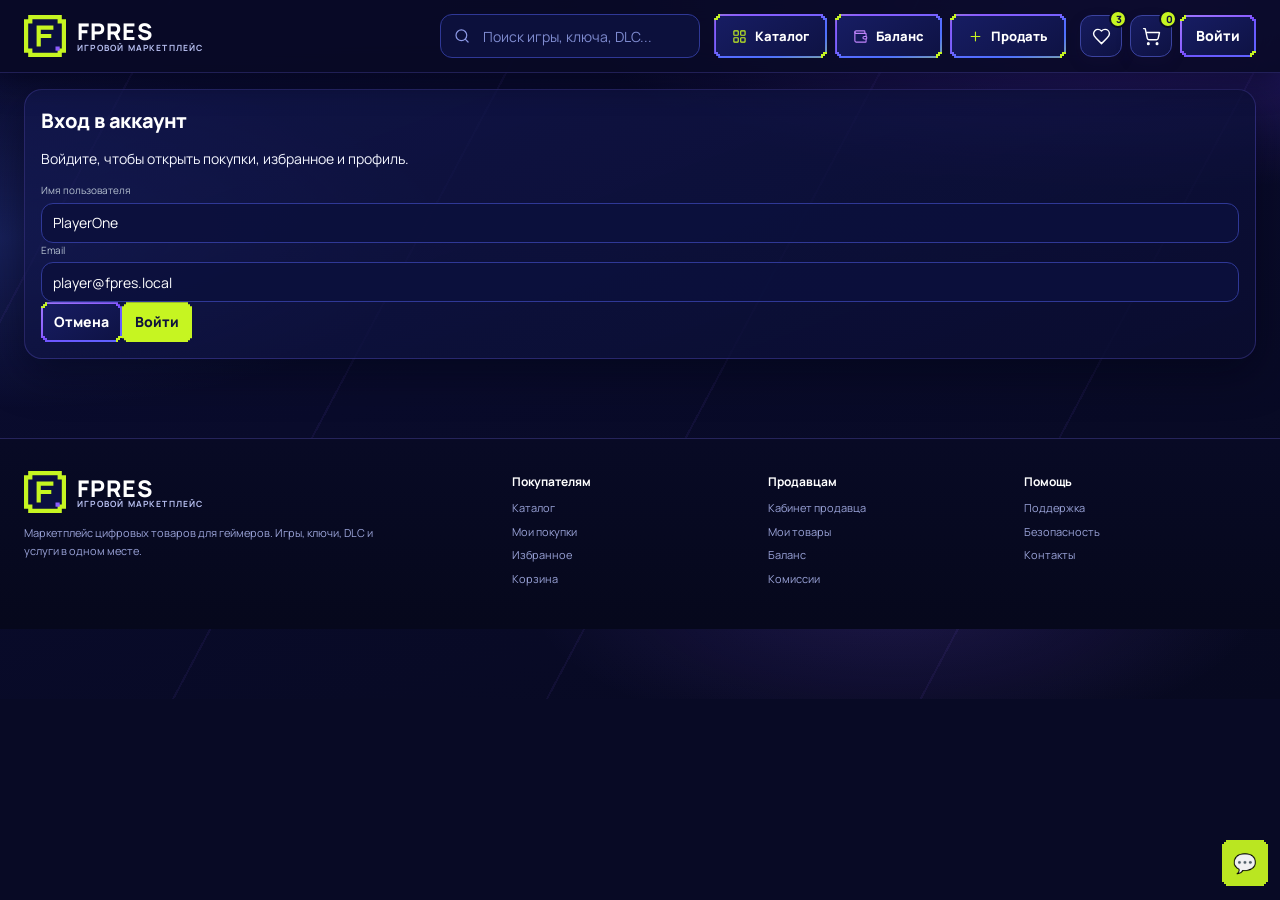
==== commit 9ff6123b: "Import FPRES Pixel Neon v8 files" ====
--- a/account.html
+++ b/account.html
@@ -1 +1 @@
-<!doctype html><html lang="ru"><head><meta charset="utf-8"><meta name="viewport" content="width=device-width,initial-scale=1,viewport-fit=cover"><meta name="theme-color" content="#1E1B4B"><title>account — FPRES</title><link rel="stylesheet" href="style.css?v=final1"><script src="data.js"></script><script src="app.js?v=final1" defer></script></head><body><main></main></body></html>+<!doctype html><html lang="ru"><head><meta charset="utf-8"><meta name="viewport" content="width=device-width,initial-scale=1,viewport-fit=cover"><meta name="theme-color" content="#1E1B4B"><title>account — FPRES</title><link rel="stylesheet" href="style.css?v=pixel-v8c"><script src="data.js"></script><script src="app.js?v=pixel-v8c" defer></script><link rel="preconnect" href="https://fonts.googleapis.com"><link rel="preconnect" href="https://fonts.gstatic.com" crossorigin><link href="https://fonts.googleapis.com/css2?family=Manrope:wght@500;700;800&family=Press+Start+2P&display=swap" rel="stylesheet"></head><body><main></main></body></html>
--- a/style.css
+++ b/style.css
@@ -3,7 +3,7 @@
 .header{position:sticky;top:0;z-index:50;background:rgba(7,11,17,.94);backdrop-filter:blur(16px);border-bottom:1px solid rgba(255,255,255,.045)}.nav{min-height:68px;display:flex;align-items:center;gap:18px}.brand{display:flex;align-items:center;gap:9px;text-decoration:none;min-width:154px}.mark{width:30px;height:30px;border-radius:10px;background:linear-gradient(145deg,#9d76ff,#5e3ebd);display:grid;place-items:center;font-weight:900;color:#fff}.brand-name{font-weight:850;letter-spacing:.02em}.brand-sub{display:block;color:#7f8b9f;font-size:8px;letter-spacing:.16em}.navlinks{display:flex;gap:16px;color:#aeb7c7;font-size:13px}.navlinks a{text-decoration:none}.navlinks a:hover{color:#fff}.navsearch{flex:1;max-width:370px;margin-left:auto}.search{width:100%;height:42px;background:#0b121b;border:1px solid var(--line2);border-radius:12px;padding:0 14px;color:#fff;outline:none}.search:focus{border-color:#5b45a2;box-shadow:0 0 0 3px rgba(143,92,255,.09)}.actions{display:flex;gap:8px;align-items:center}.btn,.iconbtn{border:1px solid var(--line2);background:#0b121b;color:#e8edf6;border-radius:11px;height:40px;padding:0 13px;cursor:pointer;display:inline-flex;align-items:center;justify-content:center;text-decoration:none}.iconbtn{width:40px;padding:0}.btn.primary{background:var(--violet);border-color:var(--violet);font-weight:800}.iconbtn:hover,.btn:hover{background:#111a26}.cartBadge{position:absolute;top:-5px;right:-5px;background:var(--violet);border:2px solid var(--bg);width:18px;height:18px;border-radius:50%;display:grid;place-items:center;font-size:9px}.rel{position:relative}
 .hero{padding:42px 0 20px}.heroBox{min-height:430px;border:1px solid var(--line);border-radius:22px;overflow:hidden;display:grid;grid-template-columns:1.1fr .9fr;background:#0a1018;box-shadow:var(--shadow)}.heroCopy{padding:44px;display:flex;flex-direction:column;justify-content:center}.eyebrow{color:#96a0b1;font-size:11px;letter-spacing:.18em;text-transform:uppercase;margin-bottom:15px}.hero h1{font-size:clamp(42px,5vw,70px);line-height:.98;letter-spacing:-.05em;margin:0 0 16px}.accent{color:#9c79ff}.hero p{color:#98a4b5;max-width:640px;font-size:15px;line-height:1.65;margin:0 0 22px}.heroSearch{position:relative;max-width:650px}.heroSearch input{height:56px;width:100%;background:#0b121b;border:1px solid #293546;border-radius:15px;color:#fff;padding:0 58px 0 18px;outline:none}.heroSearch button{position:absolute;right:6px;top:6px;width:44px;height:44px;border:0;border-radius:11px;background:var(--violet);color:#fff;cursor:pointer}.heroMedia{min-height:430px;position:relative}.heroMedia img{width:100%;height:100%;object-fit:cover}.heroMedia:after{content:"";position:absolute;inset:0;background:linear-gradient(90deg,#0a1018 0,rgba(10,16,24,.48) 28%,transparent 65%),linear-gradient(0deg,rgba(6,9,13,.48),transparent 50%)}
 .trust{display:grid;grid-template-columns:repeat(4,1fr);gap:11px;margin:8px 0 26px}.trustCard{padding:14px;border:1px solid var(--line);background:#0b1119;border-radius:14px}.trustCard b{font-size:12px}.trustCard p{margin:4px 0 0;color:#7f8b9e;font-size:11px}.section{padding:26px 0}.sectionHead{display:flex;justify-content:space-between;align-items:end;gap:12px;margin-bottom:14px}.sectionHead h2{margin:0;font-size:21px;letter-spacing:-.02em}.sectionHead a{font-size:12px;color:#a996ff;text-decoration:none}.platforms{display:flex;gap:8px;overflow:auto;padding-bottom:3px}.platformChip{white-space:nowrap;padding:9px 12px;border:1px solid var(--line);background:#0b1119;border-radius:10px;color:#8f9aad;font-size:11px;cursor:pointer;text-decoration:none}.platformChip.active,.platformChip:hover{color:#fff;border-color:#5a45a0;background:#151326}
-.categories{display:grid;grid-template-columns:repeat(6,1fr);gap:11px}.cat{padding:15px;background:#0c121a;border:1px solid var(--line);border-radius:15px;text-decoration:none;cursor:pointer}.cat:hover,.cat.active{border-color:#59439f;transform:translateY(-1px)}.catIcon{width:34px;height:34px;border-radius:10px;background:#17132a;color:#bbaaff;display:grid;place-items:center;margin-bottom:10px}.cat b{font-size:12px}.cat span{display:block;color:#758196;font-size:10px;margin-top:3px}
+.categories{display:grid;grid-template-columns:repeat(6,1fr);gap:11px}.cat{padding:15px;background:#0c121a;border:1px solid var(--line);border-radius:15px;text-decoration:none;cursor:pointer}.cat:hover,.cat.active{border-color:#59439f;transform:translateY(-1px)}.catIcon{width:34px;height:34px;border-radius:10px;background:#17132a;color:#bbaaff;display:grid;place-items:center;margin-bottom:10px}.cat b{font-size:12px;font-weight:950;color:#1E1B4B}.cat span{display:block;color:#423A61;font-size:10px;margin-top:3px;font-weight:650}.cat:nth-child(4) b,.cat:nth-child(4) span{color:#fff}.cat:nth-child(5) b,.cat:nth-child(5) span{color:#2B1D52}
 .gameGrid{display:grid;grid-template-columns:repeat(5,1fr);gap:12px}.gameCard{position:relative;background:var(--panel);border:1px solid var(--line);border-radius:15px;overflow:hidden;cursor:pointer;transition:.18s;min-width:0}.gameCard:hover{border-color:#384457;transform:translateY(-2px)}.gameCover{aspect-ratio:16/9;background:#101720;overflow:hidden}.gameCover img{width:100%;height:100%;object-fit:cover;display:block}.favGame{position:absolute;right:9px;top:9px;width:31px;height:31px;border-radius:9px;border:1px solid rgba(255,255,255,.16);background:rgba(7,11,17,.78);backdrop-filter:blur(7px);color:#e8edf5;display:grid;place-items:center;cursor:pointer;z-index:2}.favGame.active{color:#c5b5ff;border-color:#7255ca;background:#21183c}.gameBody{padding:12px}.gameTitle{font-size:13px;font-weight:760;white-space:nowrap;overflow:hidden;text-overflow:ellipsis}.gameMeta{font-size:10px;color:#778398;margin-top:4px}.rating{color:#ffc252}.gameBottom{display:flex;justify-content:space-between;gap:8px;align-items:end;margin-top:12px}.gamePrice{font-size:15px;font-weight:860}.gameBuy{border:0;border-radius:9px;background:#f3f6fb;color:#0a0d12;padding:8px 11px;font-weight:820;font-size:11px;cursor:pointer}
 .deals{display:grid;grid-template-columns:2fr 1fr 1fr;gap:12px}.deal{position:relative;min-height:185px;border:1px solid var(--line);border-radius:17px;overflow:hidden;background:#0d131c;text-decoration:none}.deal img{width:100%;height:100%;object-fit:cover;display:block;opacity:.78}.dealOverlay{position:absolute;inset:0;padding:18px;background:linear-gradient(90deg,rgba(6,9,13,.91),rgba(6,9,13,.12) 75%)}.deal h3{font-size:19px;margin:0 0 8px}.deal p{margin:0;color:#aeb7c5;font-size:11px;max-width:280px}.tag{display:inline-block;font-size:9px;padding:5px 7px;border-radius:7px;background:rgba(143,92,255,.16);color:#c4b4ff;margin-bottom:8px;font-weight:800}
 .sellerGrid{display:grid;grid-template-columns:repeat(4,1fr);gap:11px}.sellerCard{border:1px solid var(--line);background:#0b1119;border-radius:15px;padding:15px;display:flex;gap:11px;align-items:center;text-decoration:none}.avatar{width:43px;height:43px;border-radius:13px;background:linear-gradient(145deg,#2d2646,#151a24);display:grid;place-items:center;color:#d4c7ff;font-weight:850}.sellerCard b{font-size:12px}.sellerCard span{display:block;color:#778297;font-size:10px;margin-top:3px}.online{color:var(--green)!important}
@@ -200,7 +200,18 @@
   background:var(--fp-lime);color:var(--fp-indigo);
   box-shadow:0 10px 24px rgba(30,27,75,.15);
 }
-.footer{background:var(--fp-indigo);border-top:3px solid var(--fp-lime)}
+.footer{
+  background:#1E1B4B;
+  border-top:3px solid #A3E635;
+  color:#F8FAFC;
+}
+.footer .brand-name,.footer b{color:#FFFFFF}
+.footer .brand-sub{color:#DCD6F5}
+.footer p{color:#D9D4E9}
+.footer a{color:#EEEAF8}
+.footer a:hover{color:#A3E635}
+.chatFloat{border-color:#1E1B4B;background:#A3E635;color:#1E1B4B}
+.chatFloat:hover{background:#C084FC;color:#1E1B4B;border-color:#1E1B4B}
 .select,.field,.priceRow input{
   border:2px solid var(--fp-indigo);border-radius:14px;background:rgba(255,255,255,.92);color:var(--fp-indigo)
 }
@@ -216,60 +227,774 @@
   .platformChip{min-width:0;width:100%}
   .gameCard{border-radius:19px}
 }
-html[data-theme="dark"]{
-  --fp-bg:#0A0818;
-  --fp-surface:rgba(20,17,38,.94);
-  --fp-surface-2:#1B1632;
-  --fp-ink:#F7F4FF;
-  --fp-indigo:#C084FC;
-  --fp-muted:#9F98B5;
-  --fp-line:#3B3158;
-}
-html[data-theme="dark"] body{
+
+/* ===== FPRES LIGHT FINAL ===== */
+:root{--bg:#F2EFF7;--panel:#F7F4FA;--panel2:#ECE7F3;--line:#D8D2E4;--line2:#BBB1D0;--text:#28233E;--muted:#6F687E;--muted2:#8E879E;--violet:#C084FC;--green:#A3E635;--orange:#D98A43;--shadow:0 14px 34px rgba(30,27,75,.11),0 3px 8px rgba(30,27,75,.05)}
+html,body{background:var(--bg);color:var(--text)}
+body{background:radial-gradient(38% 32% at 8% 10%,rgba(192,132,252,.22),transparent 70%),radial-gradient(34% 30% at 92% 16%,rgba(163,230,53,.12),transparent 70%),linear-gradient(180deg,#F5F2F9 0%,#F2EFF7 54%,#ECE9F1 100%);overflow-x:hidden}
+body:before{content:"";position:fixed;inset:-12%;z-index:-2;pointer-events:none;background:radial-gradient(32% 26% at 16% 24%,rgba(163,230,53,.18),transparent 72%),radial-gradient(35% 30% at 74% 27%,rgba(192,132,252,.20),transparent 72%),radial-gradient(38% 32% at 56% 78%,rgba(192,132,252,.12),transparent 72%);filter:blur(46px)}
+body:after{content:"";position:fixed;inset:0;z-index:-1;pointer-events:none;background:rgba(247,244,250,.22)}
+.header{background:rgba(30,27,75,.97);border-bottom:3px solid #A3E635;box-shadow:0 9px 25px rgba(30,27,75,.14)}
+.navlinks a:hover{color:#A3E635}
+.brand-name{color:#fff}.brand-sub{color:#D8D2E7}
+.sectionHead h2,.pageTitle,.productTitle,.gameTitle,.gamePrice{color:#1E1B4B}
+.sectionHead a{color:#6B21A8}.sectionHead a:hover{color:#1E1B4B}
+.platforms{display:flex;align-items:stretch;gap:10px;flex-wrap:wrap;overflow:visible}
+.platformChip{min-width:112px;min-height:44px;padding:10px 15px;display:inline-flex;align-items:center;justify-content:center;line-height:1;white-space:nowrap;overflow:visible;background:#F0ECF6;color:#2E2943;border:2px solid #1E1B4B;border-radius:14px;font-weight:850;box-shadow:0 5px 12px rgba(30,27,75,.07)}
+.platformChip:hover,.platformChip.active{background:#A3E635;color:#1E1B4B;border-color:#1E1B4B}
+.categories{gap:14px;align-items:stretch}
+.cat{min-height:138px;padding:17px;border:2px solid #1E1B4B;border-radius:20px;color:#1E1B4B;box-shadow:var(--shadow);overflow:hidden;transition:transform .18s ease,box-shadow .18s ease,background .18s ease}
+.cat:nth-child(1){background:#B99BE7}.cat:nth-child(2){background:#B7D957}.cat:nth-child(3){background:#AB92DE}.cat:nth-child(4){background:#8D72CC;color:#fff}.cat:nth-child(5){background:#CEC0E9}.cat:nth-child(6){background:#9B8BDB}
+.cat b{font-size:12px;font-weight:950;color:inherit}.cat span{display:block;color:inherit;opacity:.78;font-size:10px;margin-top:4px;font-weight:650}
+.cat:hover{background:#C084FC;color:#1E1B4B;transform:translateY(-4px);box-shadow:0 18px 34px rgba(30,27,75,.15)}
+.gameCard,.deal,.trustCard,.sellerCard,.filters,.panel,.mediaPanel,.detailPanel,.chatList,.chatBox,.faqCard,.infoCard,.sellerEntry,.orderHero,.notice,.sellerAuth,.offer,.spec,.cartItem,.cartSummary,.stat,.profileHero{background:rgba(247,244,250,.94);border:2px solid #1E1B4B;border-radius:20px;box-shadow:var(--shadow);color:#28233E}
+.gameCard:hover,.deal:hover,.trustClickable:hover,.sellerCard:hover{box-shadow:0 18px 38px rgba(30,27,75,.15);transform:translateY(-4px)}
+.gameMeta,.resultCount,.productMeta,.breadcrumbs{color:#756E84}
+.gameBuy,.miniBuy{background:#A3E635;color:#1E1B4B;border:2px solid #1E1B4B;border-radius:13px;font-weight:900}
+.btn,.iconbtn,.sellerHeaderLink,.sideLogout{border-radius:14px}
+.btn{border:2px solid #1E1B4B;background:#EFEAF4;color:#1E1B4B}.btn.primary{background:#A3E635;color:#1E1B4B}
+.btn:hover,.iconbtn:hover,.sellerHeaderLink:hover,.gameBuy:hover,.miniBuy:hover,.sideLogout:hover{background:#C084FC!important;color:#1E1B4B!important;border-color:#1E1B4B!important}
+.favGame{border-radius:13px;background:rgba(30,27,75,.88);color:#fff;border:2px solid #1E1B4B}
+.sideLogout{background:#EEEAF3;color:#332D48;border:2px solid #1E1B4B}
+.chatFloat{background:#A3E635;color:#1E1B4B;border:2px solid #1E1B4B;border-radius:15px}.chatFloat:hover{background:#C084FC;color:#1E1B4B}
+.chatList,.chatBox{background:rgba(247,244,250,.94)}.chatThread{color:#2E2943;border-color:#D8D2E4}.chatThread.active,.chatThread:hover{background:#E7DDF1;color:#1E1B4B}
+.bubble{background:#ECE8F3;color:#2E2943;border:1px solid #D7D0E3}.bubble.me{background:#A3D94A;color:#1E1B4B;border-color:#1E1B4B}
+.field,.select,.priceRow input,.chatComposer input{background:#FAF8FC;color:#2E2943;border:2px solid #1E1B4B;border-radius:13px}
+.modalBack{background:rgba(30,27,75,.34);backdrop-filter:blur(7px)}.modal{background:#F7F4FA;color:#28233E;border:2px solid #1E1B4B;border-radius:20px}.modal p{color:#716A80}
+.footer{background:#1E1B4B;border-top:3px solid #A3E635;color:#E9E5F0}.footer .brand-name,.footer b{color:#fff}.footer .brand-sub{color:#D5CFE4}.footer p{color:#D4CEE2}.footer a{color:#DDD8EA}.footer a:hover{color:#A3E635}
+@media(max-width:760px){.platforms{display:grid;grid-template-columns:repeat(2,minmax(0,1fr));gap:9px}.platformChip{width:100%;min-width:0;min-height:44px;padding:10px 9px}.categories{grid-template-columns:repeat(2,minmax(0,1fr));gap:10px}.cat{min-height:132px;border-radius:18px}}
+
+/* ===== FPRES DESKTOP EXPERIENCE ===== */
+.desktopOnly{display:block}
+.desktopHeroGrid{display:grid;grid-template-columns:minmax(0,1fr) 280px;gap:14px;align-items:stretch}
+.heroBox{min-height:420px}
+.heroPromos{display:grid;grid-template-rows:repeat(3,1fr);gap:14px}
+.heroPromo{display:flex;align-items:center;justify-content:space-between;padding:22px 20px;border-radius:20px;border:2px solid #1E1B4B;text-decoration:none;box-shadow:var(--shadow);transition:transform .18s ease,box-shadow .18s ease}
+.heroPromo:hover{transform:translateY(-3px);box-shadow:0 18px 32px rgba(30,27,75,.15)}
+.heroPromo div{display:flex;flex-direction:column;gap:6px}.heroPromo b{font-size:17px}.heroPromo span{font-size:11px;opacity:.72}.heroPromo strong{font-size:25px}
+.heroPromoDark{background:#1E1B4B;color:#fff}.heroPromoDark strong{color:#A3E635}
+.heroPromoLime{background:#A3E635;color:#1E1B4B}.heroPromoLime strong{color:#1E1B4B}
+.heroPromoPurple{background:#D8C7EF;color:#1E1B4B}.heroPromoPurple strong{color:#6D28D9}
+.desktopContentGrid{display:grid;grid-template-columns:minmax(0,1fr) 290px;gap:16px;align-items:start}
+.desktopContentGrid>.gameGrid{grid-template-columns:repeat(3,minmax(0,1fr));gap:14px}
+.desktopRail{display:grid;gap:14px;position:sticky;top:92px}
+.railCard{background:rgba(247,244,250,.96);border:2px solid #1E1B4B;border-radius:20px;padding:17px;color:#28233E;box-shadow:var(--shadow);text-decoration:none}
+.railCard h3{margin:0 0 13px;color:#1E1B4B;font-size:15px}.railGame{display:flex;gap:10px;padding:10px 0;border-top:1px solid #DED8E8;text-decoration:none;color:#28233E}.railGame:first-of-type{border-top:0}.railGame img{width:72px;height:42px;object-fit:cover;border-radius:9px}.railGame span{min-width:0}.railGame b{display:block;font-size:11px;white-space:nowrap;overflow:hidden;text-overflow:ellipsis}.railGame small{display:block;margin-top:4px;color:#716A80;font-size:9px}
+.railSignup{display:flex;flex-direction:column;gap:8px}.railSignup>b{font-size:15px;color:#1E1B4B}.railSignup>span{font-size:10px;color:#756E84}.railSignup input{height:40px;border:2px solid #1E1B4B;border-radius:11px;padding:0 10px;background:#FAF8FC;color:#28233E}.railSignup .btn{width:100%}
+.railHelp{display:flex;flex-direction:column;gap:6px}.railHelp>b{font-size:15px}.railHelp span{font-size:10px;color:#756E84}.railHelp strong{font-size:10px;color:#6B21A8;margin-top:3px}
+@media(min-width:1180px){
+  .container{width:min(1380px,calc(100% - 48px))}
+  .nav{min-height:78px}
+  .hero{padding-top:28px}
+  .heroCopy{padding:46px}
+  .hero h1{font-size:clamp(52px,4.7vw,76px)}
+  .trust{grid-template-columns:repeat(4,1fr)}
+  .categories{grid-template-columns:repeat(6,minmax(0,1fr))}
+}
+@media(max-width:1050px){
+  .desktopHeroGrid{grid-template-columns:1fr}
+  .heroPromos{grid-template-columns:repeat(3,1fr);grid-template-rows:1fr}
+  .desktopContentGrid{grid-template-columns:1fr}
+  .desktopRail{display:none}
+  .desktopContentGrid>.gameGrid{grid-template-columns:repeat(3,minmax(0,1fr))}
+}
+@media(max-width:760px){
+  .desktopOnly{display:none!important}
+  .desktopHeroGrid{display:block}
+  .desktopContentGrid{display:block}
+  .desktopContentGrid>.gameGrid{grid-template-columns:repeat(2,minmax(0,1fr))}
+}
+
+
+/* ===== FPRES DESKTOP HOMEPAGE V2 ===== */
+.desktopHome{padding-bottom:34px}
+.desktopHero{padding:26px 0 8px}
+.desktopHeroGrid{display:grid;grid-template-columns:minmax(0,1fr) 300px;gap:16px}
+.desktopHeroMain{position:relative;min-height:330px;overflow:hidden;border:2px solid #1E1B4B;border-radius:24px;background:#1E1B4B;box-shadow:0 16px 34px rgba(30,27,75,.16)}
+.desktopHeroImage{position:absolute;inset:0;width:100%;height:100%;object-fit:cover;opacity:.72}
+.desktopHeroMain:after{content:"";position:absolute;inset:0;background:linear-gradient(90deg,rgba(20,17,47,.98) 0%,rgba(30,27,75,.92) 34%,rgba(30,27,75,.28) 72%,rgba(30,27,75,.05) 100%),linear-gradient(0deg,rgba(20,17,47,.36),transparent 55%)}
+.desktopHeroCopy{position:relative;z-index:1;padding:38px 40px;min-height:330px;display:flex;flex-direction:column;align-items:flex-start;justify-content:center;color:#fff}
+.desktopEyebrow{display:inline-flex;padding:6px 10px;border-radius:999px;background:#A3E635;color:#1E1B4B;font-size:10px;font-weight:950;letter-spacing:.08em;margin-bottom:14px}
+.desktopHeroTitle{margin:0 0 12px;font-size:clamp(42px,4.5vw,68px);line-height:.94;letter-spacing:-.045em;font-weight:950;color:#fff}
+.desktopHeroTitle span{display:block;color:#fff!important}
+.desktopHeroTitle em{display:block;font-style:normal;color:#A3E635!important}
+.desktopHeroCopy p{margin:0 0 4px;font-size:16px;color:#fff;font-weight:800}
+.desktopHeroCopy>span{font-size:13px;color:rgba(255,255,255,.72)}
+.desktopHeroActions{margin-top:24px}
+.desktopHeroActions .btn{min-height:46px;padding:0 19px}
+.desktopPromoStack{display:grid;grid-template-rows:repeat(3,1fr);gap:12px}
+.desktopPromo{min-height:102px;display:flex;align-items:center;justify-content:space-between;gap:12px;padding:18px 19px;border:2px solid #1E1B4B;border-radius:20px;text-decoration:none;box-shadow:0 12px 26px rgba(30,27,75,.11);transition:transform .18s ease,box-shadow .18s ease}
+.desktopPromo:hover{transform:translateY(-3px);box-shadow:0 18px 32px rgba(30,27,75,.15)}
+.desktopPromo small{display:block;font-size:9px;font-weight:900;letter-spacing:.1em;opacity:.68;margin-bottom:6px}
+.desktopPromo h3{margin:0;font-size:16px;font-weight:950}
+.desktopPromo p{margin:5px 0 0;font-size:10px;opacity:.7}
+.desktopPromo>b{font-size:22px}
+.promoSteam{background:#A3E635;color:#1E1B4B}
+.promoPass{background:#CDBBE8;color:#1E1B4B}
+.promoKeys{background:#1E1B4B;color:#fff}.promoKeys>b{color:#A3E635}
+.desktopSection{padding:22px 0 0}
+.desktopSectionHead{display:flex;align-items:center;justify-content:space-between;gap:12px;margin-bottom:12px}
+.desktopSectionHead h2{margin:0;color:#1E1B4B;font-size:19px;font-weight:950;letter-spacing:-.02em}
+.desktopSectionHead a{font-size:11px;color:#6B21A8;text-decoration:none;font-weight:850}
+.desktopSectionHead a:hover{color:#1E1B4B}
+.desktopPlatformRow{display:grid;grid-template-columns:repeat(6,1fr);gap:9px}
+.desktopPlatform{min-height:43px;display:flex;align-items:center;justify-content:center;padding:10px 12px;background:#F7F4FA;color:#2E2943;border:2px solid #1E1B4B;border-radius:13px;text-decoration:none;font-size:11px;font-weight:850;box-shadow:0 5px 12px rgba(30,27,75,.06);transition:.16s}
+.desktopPlatform:hover,.desktopPlatform.active{background:#A3E635;color:#1E1B4B;transform:translateY(-2px)}
+.desktopCategoryGrid{display:grid;grid-template-columns:repeat(6,1fr);gap:10px}
+.desktopCategory{min-height:125px;padding:16px;border:2px solid #1E1B4B;border-radius:18px;text-decoration:none;box-shadow:0 10px 22px rgba(30,27,75,.08);transition:.18s;display:flex;flex-direction:column;align-items:flex-start;justify-content:flex-start;color:#1E1B4B}
+.desktopCategory:hover{transform:translateY(-4px);box-shadow:0 17px 30px rgba(30,27,75,.13)}
+.desktopCatIcon{width:38px;height:38px;display:grid;place-items:center;border-radius:12px;background:#1E1B4B;color:#A3E635;font-size:18px;margin-bottom:13px}
+.desktopCategory b{font-size:12px;font-weight:950}
+.desktopCategory small{margin-top:4px;font-size:9px;line-height:1.3;opacity:.72}
+.catTone1{background:#C7ADEA}.catTone2{background:#C6DF74}.catTone3{background:#B7A0DF}.catTone4{background:#9B83D0}.catTone5{background:#E2D7F2}.catTone6{background:#B3A2DD}
+.desktopGamesSection{padding-top:26px}
+.desktopContentGrid{display:grid;grid-template-columns:minmax(0,1fr) 292px;gap:16px;align-items:start}
+.desktopGameGrid{display:grid;grid-template-columns:repeat(3,minmax(0,1fr));gap:13px}
+.desktopGameGrid .gameCard{min-width:0}
+.desktopRightRail{display:grid;gap:12px}
+.desktopRailCard{background:rgba(247,244,250,.96);border:2px solid #1E1B4B;border-radius:19px;padding:15px;box-shadow:0 10px 23px rgba(30,27,75,.08);color:#28233E}
+.desktopRailHead{display:flex;align-items:center;justify-content:space-between;gap:8px;margin-bottom:8px}
+.desktopRailHead h3{margin:0;color:#1E1B4B;font-size:14px}
+.desktopRailHead a{font-size:9px;color:#6B21A8;text-decoration:none}
+.desktopOffer{display:grid;grid-template-columns:52px minmax(0,1fr) auto;align-items:center;gap:9px;padding:9px 0;border-top:1px solid #DDD7E7;text-decoration:none;color:#28233E}
+.desktopOffer:first-of-type{border-top:0}
+.desktopOffer img{width:52px;height:32px;object-fit:cover;border-radius:7px}
+.desktopOffer span{min-width:0}.desktopOffer b{display:block;font-size:10px;white-space:nowrap;overflow:hidden;text-overflow:ellipsis}.desktopOffer small{display:block;margin-top:3px;font-size:8px;color:#756E84}
+.desktopOffer strong{font-size:10px;color:#1E1B4B;white-space:nowrap}
+.desktopNewsletter{background:#1E1B4B;color:#fff}.desktopNewsletter h3{margin:7px 0 4px;color:#fff;font-size:14px}.desktopNewsletter p{margin:0 0 10px;color:rgba(255,255,255,.68);font-size:9px;line-height:1.45}.desktopMiniIcon{width:30px;height:30px;border-radius:10px;display:grid;place-items:center;background:#A3E635;color:#1E1B4B;font-weight:950}
+.desktopNewsForm{display:flex;gap:6px}.desktopNewsForm input{min-width:0;flex:1;height:35px;border:1px solid rgba(255,255,255,.2);border-radius:9px;background:rgba(255,255,255,.08);color:#fff;padding:0 9px;font-size:9px}.desktopNewsForm button{width:37px;border:0;border-radius:9px;background:#A3E635;color:#1E1B4B;font-weight:950}
+.desktopHelp{display:grid;grid-template-columns:auto 1fr auto;align-items:center;gap:10px;text-decoration:none}.desktopHelp h3{margin:0;color:#1E1B4B;font-size:13px}.desktopHelp p{margin:4px 0 0;color:#756E84;font-size:9px;line-height:1.35}.desktopHelp>b{font-size:18px;color:#6B21A8}
+.desktopTrust{display:grid;grid-template-columns:repeat(3,1fr);gap:10px;padding-top:24px}
+.desktopTrust>div{display:grid;grid-template-columns:34px 1fr;column-gap:10px;align-items:center;padding:13px 15px;background:rgba(247,244,250,.9);border:2px solid #1E1B4B;border-radius:15px;box-shadow:0 8px 18px rgba(30,27,75,.06)}
+.desktopTrust span{grid-row:span 2;width:32px;height:32px;display:grid;place-items:center;border-radius:10px;background:#A3E635;color:#1E1B4B;font-weight:950}
+.desktopTrust b{font-size:10px;color:#1E1B4B}.desktopTrust small{font-size:8px;color:#756E84}
+@media(max-width:1100px){.desktopHeroGrid{grid-template-columns:1fr}.desktopPromoStack{grid-template-columns:repeat(3,1fr);grid-template-rows:none}.desktopCategoryGrid{grid-template-columns:repeat(3,1fr)}.desktopPlatformRow{grid-template-columns:repeat(3,1fr)}.desktopContentGrid{grid-template-columns:1fr}.desktopRightRail{display:none}}
+@media(max-width:760px){.desktopHero{padding-top:15px}.desktopHeroCopy{padding:28px 23px;min-height:275px}.desktopHeroMain{min-height:275px;border-radius:20px}.desktopHeroTitle{font-size:42px}.desktopHeroImage{object-position:center}.desktopPromoStack{grid-template-columns:1fr;grid-template-rows:repeat(3,auto)}.desktopPromo{min-height:82px}.desktopPlatformRow{grid-template-columns:repeat(2,1fr)}.desktopCategoryGrid{grid-template-columns:repeat(2,1fr)}.desktopGameGrid{grid-template-columns:repeat(2,minmax(0,1fr));gap:10px}.desktopTrust{grid-template-columns:1fr}.desktopTrust>div{min-height:58px}}
+
+
+/* ===== FPRES DESKTOP POLISH ===== */
+@media(min-width:1181px){
+  .desktopHeroGrid{grid-template-columns:minmax(0,1fr) 292px}
+  .desktopHeroMain{min-height:350px}
+  .desktopHeroCopy{min-height:350px;padding-left:44px}
+  .desktopHeroTitle{font-size:70px}
+  .desktopGameGrid{grid-template-columns:repeat(3,minmax(0,1fr))}
+}
+.desktopHeroImage{filter:saturate(1.08) contrast(1.04)}
+.desktopHeroCopy .btn.primary{box-shadow:0 8px 20px rgba(163,230,53,.18)}
+.desktopPromo h3{letter-spacing:-.02em}
+.desktopOffer:hover{background:#F0EBF6;border-radius:9px}
+.desktopOffer strong{transition:transform .16s ease}
+.desktopOffer:hover strong{transform:translateX(-2px)}
+.desktopNewsForm input::placeholder{color:rgba(255,255,255,.5)}
+.desktopNewsForm input:focus{outline:2px solid #A3E635;outline-offset:1px}
+.desktopTrust>div{transition:transform .16s ease,box-shadow .16s ease}
+.desktopTrust>div:hover{transform:translateY(-2px);box-shadow:0 14px 25px rgba(30,27,75,.1)}
+@media(max-width:760px){
+  .desktopHeroTitle span,.desktopHeroTitle em{font-size:.94em}
+}
+
+
+/* ===== FPRES APPROVED DARK NEON THEME ===== */
+:root{
+  --bg:#070B11;--panel:#0F1722;--panel2:#111925;--line:#25344B;--line2:#34445D;
+  --text:#F4F6FB;--muted:#8B97AA;--muted2:#6F7B90;--violet:#C084FC;--violet2:#8F5CFF;
+  --green:#A3E635;--orange:#FF9C4D;--shadow:0 18px 50px rgba(0,0,0,.36);
+  --neon:rgba(192,132,252,.72);--neon-soft:rgba(192,132,252,.22);
+}
+html,body{background:var(--bg);color:var(--text)}
+body{
   background:
-    radial-gradient(80% 52% at 8% 8%,rgba(192,132,252,.10),transparent 58%),
-    radial-gradient(75% 55% at 90% 20%,rgba(163,230,53,.08),transparent 60%),
-    linear-gradient(180deg,#0A0818 0%,#0D0B1E 58%,#090713 100%);
-  color:var(--fp-ink);
-}
-html[data-theme="dark"] body:before{opacity:.42;filter:blur(55px)}
-html[data-theme="dark"] body:after{background:linear-gradient(180deg,rgba(10,8,24,.18),rgba(10,8,24,.58) 58%,rgba(10,8,24,.86))}
-html[data-theme="dark"] .header{background:rgba(18,14,39,.95);border-bottom-color:rgba(163,230,53,.72)}
-html[data-theme="dark"] .sectionHead h2,
-html[data-theme="dark"] .pageTitle,
-html[data-theme="dark"] .productTitle,
-html[data-theme="dark"] .gameTitle,
-html[data-theme="dark"] .gamePrice{color:#F5F1FF}
-html[data-theme="dark"] .sectionHead a{color:#C084FC}
-html[data-theme="dark"] .trustCard,
-html[data-theme="dark"] .sellerCard,
-html[data-theme="dark"] .filters,
-html[data-theme="dark"] .panel,
-html[data-theme="dark"] .mediaPanel,
-html[data-theme="dark"] .detailPanel,
-html[data-theme="dark"] .chatList,
-html[data-theme="dark"] .chatBox,
-html[data-theme="dark"] .faqCard,
-html[data-theme="dark"] .infoCard,
-html[data-theme="dark"] .sellerEntry,
-html[data-theme="dark"] .orderHero,
-html[data-theme="dark"] .notice,
-html[data-theme="dark"] .sellerAuth,
-html[data-theme="dark"] .offer,
-html[data-theme="dark"] .spec,
-html[data-theme="dark"] .cartItem,
-html[data-theme="dark"] .cartSummary,
-html[data-theme="dark"] .stat,
-html[data-theme="dark"] .profileHero,
-html[data-theme="dark"] .gameCard{
-  background:var(--fp-surface);border-color:#3B3158;box-shadow:0 12px 28px rgba(0,0,0,.24);color:#F7F4FF
-}
-html[data-theme="dark"] .platformChip{background:#17132D;color:#D7D0E7;border-color:#40355D;box-shadow:none}
-html[data-theme="dark"] .platformChip:hover,
-html[data-theme="dark"] .platformChip.active{background:var(--fp-lime);color:#17122E;border-color:var(--fp-lime)}
-html[data-theme="dark"] .gameCover{background:#090716}
-html[data-theme="dark"] .select,
-html[data-theme="dark"] .field,
-html[data-theme="dark"] .priceRow input{background:#0F0C20;color:#F7F4FF;border-color:#46395F}
-html[data-theme="dark"] .chatFloat{background:var(--fp-lime);color:#17122E;border-color:#17122E}
-html[data-theme="dark"] .themeToggle{background:#201941;color:#F7F3FF;border-color:#59477E}
+    radial-gradient(48% 34% at 78% 4%,rgba(143,92,255,.15),transparent 70%),
+    radial-gradient(35% 28% at 8% 25%,rgba(192,132,252,.055),transparent 72%),
+    linear-gradient(180deg,#070B11 0%,#09111C 48%,#070B11 100%);
+  overflow-x:hidden;
+}
+body:before{content:"";position:fixed;inset:-18%;z-index:-2;pointer-events:none;background:
+  radial-gradient(30% 24% at 68% 18%,rgba(143,92,255,.08),transparent 70%),
+  radial-gradient(26% 24% at 30% 76%,rgba(163,230,53,.045),transparent 72%);filter:blur(42px)}
+.header{background:rgba(7,11,17,.94);border-bottom:1px solid rgba(192,132,252,.20);box-shadow:0 10px 30px rgba(0,0,0,.30)}
+.navlinks{color:#AEB7C7}.navlinks a:hover{color:#fff}
+.brand{gap:11px}.mark{border-radius:13px;overflow:hidden}
+.mark.playMark{background:linear-gradient(145deg,#C084FC,#6D28D9);border:1px solid rgba(255,255,255,.25);box-shadow:0 0 22px rgba(143,92,255,.20);display:grid;place-items:center}
+.playMark svg{width:25px;height:25px;display:block}
+.brand-name{color:#fff}.brand-sub{color:#727F93}
+.navsearch{max-width:370px}
+.search,.navsearch .search{background:#0B121B;border-color:#293750;color:#fff}
+.search:focus{border-color:#C084FC;box-shadow:0 0 0 3px rgba(192,132,252,.10)}
+.btn,.iconbtn,.sellerHeaderLink,.sideLogout{background:#0C141F;border:1px solid #34435D;color:#EEF2F8;border-radius:12px}
+.btn:hover,.iconbtn:hover,.sellerHeaderLink:hover,.sideLogout:hover{background:#141D2A;color:#fff}
+.btn.primary,.buyWide{background:var(--green);border-color:#83BD2A;color:#182014;font-weight:900;box-shadow:0 8px 22px rgba(163,230,53,.13)}
+.btn.primary:hover,.buyWide:hover{box-shadow:0 0 26px rgba(163,230,53,.23);filter:brightness(1.03)}
+.chatFloat{display:none!important}
+.headerChat{position:relative;width:42px;height:42px;display:inline-flex;align-items:center;justify-content:center;text-decoration:none;border:1px solid #34435D;background:#0C141F;color:#EEF2F8;border-radius:12px}
+.headerChat:hover{border-color:rgba(192,132,252,.75);box-shadow:0 0 18px rgba(192,132,252,.13);color:#fff}
+.headerChat svg{width:19px;height:19px;stroke:currentColor;fill:none;stroke-width:1.8;stroke-linecap:round;stroke-linejoin:round}
+.headerChat .chatBadge{position:absolute;top:-5px;right:-5px;min-width:17px;height:17px;padding:0 4px;display:grid;place-items:center;border-radius:999px;background:var(--green);color:#17210d;border:2px solid var(--bg);font-size:9px;font-weight:900}
+.cartBadge{background:var(--violet);border-color:var(--bg)}
+.heroBox,.mediaPanel,.detailPanel,.panel,.filters,.sideNav,.cartSummary,.cartItem,.profileHero,.dashboardHero,.chart,.listPanel,.table,.offer,.notice,.chatList,.chatBox,.faqCard,.infoCard,.orderHero,.sellerAuth,.sellerEntry,.stat,.metric{
+  background:linear-gradient(145deg,#101722,#0D1520 72%);border-color:rgba(192,132,252,.28);box-shadow:var(--shadow),0 0 22px rgba(143,92,255,.055)
+}
+.heroBox{border-color:rgba(192,132,252,.62);box-shadow:var(--shadow),0 0 34px rgba(143,92,255,.12)}
+.hero{padding-top:30px}.heroCopy{color:#fff}
+.hero h1,.pageTitle,.productTitle,.sectionHead h2,.panel h3,.detailPanel h3{color:#F4F6FB}
+.eyebrow{color:#98A4B5}.accent{color:var(--green)}.hero p{color:#AEB7C5}.heroSearch input{background:#0B121B;border-color:#293546;color:#fff}
+.heroSearch button{background:var(--violet2)}
+.platformChip,.filterPill{background:#0D1520;color:#B9C3D2;border-color:#2B3A52}
+.platformChip:hover,.platformChip.active,.filterPill:hover,.filterPill.active{background:#171631;color:#fff;border-color:var(--violet);box-shadow:0 0 18px rgba(192,132,252,.13)}
+.categories .cat,.category,.trustCard,.sellerCard{background:linear-gradient(145deg,#101722,#111A28 60%,#15172C);color:#F4F6FB;border-color:rgba(192,132,252,.25);box-shadow:var(--shadow),0 0 20px rgba(143,92,255,.06)}
+.categories .cat:hover,.category:hover,.trustCard:hover,.sellerCard:hover{border-color:rgba(192,132,252,.75);box-shadow:var(--shadow),0 0 28px rgba(143,92,255,.14);transform:translateY(-2px)}
+.catIcon,.category .catIcon{background:#201A4C;color:var(--violet);border:1px solid rgba(192,132,252,.22);box-shadow:0 0 18px rgba(143,92,255,.12)}
+.cat:nth-child(2) .catIcon,.categories .cat:nth-child(2) .catIcon{color:#FFD94F}
+.cat:nth-child(4) .catIcon,.categories .cat:nth-child(4) .catIcon{color:var(--green)}
+.cat:nth-child(5) .catIcon,.categories .cat:nth-child(5) .catIcon{color:var(--green)}
+.category em{color:var(--green)}
+.gameCard{background:#0F1722;border-color:rgba(192,132,252,.34);box-shadow:var(--shadow),0 0 18px rgba(143,92,255,.08)}
+.gameCard:hover{border-color:rgba(192,132,252,.90);box-shadow:var(--shadow),0 0 28px rgba(143,92,255,.18);transform:translateY(-3px)}
+.favGame{background:rgba(7,11,17,.82);border-color:rgba(255,255,255,.16);color:#EEF2F8}
+.favGame.active{color:#E0CAFF;border-color:rgba(192,132,252,.72);background:#21183C}
+.gameBuy,.miniBuy,.buyWide{background:var(--green);color:#1E1B4B;border:0;border-radius:10px;font-weight:900}
+.gameBuy:hover,.miniBuy:hover{filter:brightness(1.03);box-shadow:0 0 18px rgba(163,230,53,.16)}
+.gameTitle,.gamePrice{color:#fff}
+.gameMeta,.resultCount,.productMeta,.breadcrumbs,.sellerCard span,.cartInfo span,.summaryRow,.faqCard p,.infoCard p,.dashMain p,.metric label,.stat small{color:#7F8DA1}
+.rating{color:#FFD252}
+.deal{background:#0F1722;border-color:rgba(192,132,252,.36);box-shadow:var(--shadow),0 0 20px rgba(143,92,255,.07)}
+.dealOverlay{background:linear-gradient(90deg,rgba(6,9,13,.94),rgba(6,9,13,.18) 78%)}
+.tag{background:rgba(192,132,252,.15);color:#D6C1FF}
+.sellerCard .avatar,.profileAvatar{background:linear-gradient(145deg,#2A2055,#17132F);color:#D6C1FF;border-color:rgba(192,132,252,.28)}
+.online,.status{color:var(--green)!important}
+.spec,.miniBox,.tableRow.head{background:#0D1622;border-color:#263650}
+.field,.select,.priceRow input,.chatComposer input{background:#0B121B;color:#fff;border-color:#293750}
+.field:focus,.select:focus,.priceRow input:focus,.chatComposer input:focus{border-color:var(--violet);outline:none;box-shadow:0 0 0 3px rgba(192,132,252,.08)}
+.chatThread.active,.chatThread:hover{background:#171631;color:#fff}
+.bubble{background:#111C2B;color:#DCE3ED;border-color:#253650}.bubble.me{background:#25194A;color:#E8DFFF;border-color:#6748AD}
+.modalBack{background:rgba(3,7,12,.70)}.modal{background:#0F1722;color:#F4F6FB;border-color:rgba(192,132,252,.48)}
+.footer{background:#090F17;border-top:1px solid rgba(163,230,53,.28);color:#7B879A}
+.footer .brand-name,.footer b{color:#fff}.footer .brand-sub{color:#727F93}.footer p,.footer a{color:#7B879A}.footer a:hover{color:var(--green)}
+.desktopHeroMain{background:#101722;border-color:rgba(192,132,252,.64);box-shadow:var(--shadow),0 0 34px rgba(143,92,255,.12)}
+.desktopHeroMain:after{background:linear-gradient(90deg,rgba(7,11,17,.98) 0%,rgba(12,16,29,.91) 38%,rgba(20,20,36,.32) 72%,rgba(20,20,36,.06) 100%),linear-gradient(0deg,rgba(6,9,13,.42),transparent 55%)}
+.desktopPromo{border-color:rgba(192,132,252,.45);box-shadow:var(--shadow),0 0 20px rgba(143,92,255,.08)}
+.promoSteam{background:linear-gradient(145deg,#5D8E1F,#A3E635);color:#17210D;border-color:rgba(163,230,53,.72)}
+.promoPass{background:linear-gradient(145deg,#39235F,#7852B7);color:#fff;border-color:rgba(192,132,252,.72)}
+.promoKeys{background:linear-gradient(145deg,#171230,#281E52);color:#fff;border-color:rgba(192,132,252,.54)}
+.desktopSectionHead h2,.desktopRailHead h3,.desktopOffer strong,.desktopHelp h3,.desktopCategory b{color:#fff}
+.desktopSectionHead a,.desktopRailHead a,.desktopHelp>b{color:var(--green)}
+.desktopPlatform{background:#0D1520;color:#C0C7D4;border-color:#2B3A52;box-shadow:none}
+.desktopPlatform:hover,.desktopPlatform.active{background:#171631;color:#fff;border-color:var(--violet);box-shadow:0 0 18px rgba(192,132,252,.13)}
+.desktopCategory{color:#F4F6FB;border-color:rgba(192,132,252,.26);box-shadow:var(--shadow),0 0 18px rgba(143,92,255,.05)}
+.desktopCategory:hover{border-color:rgba(192,132,252,.78);box-shadow:var(--shadow),0 0 26px rgba(143,92,255,.13)}
+.desktopCatIcon{background:#201A4C;color:var(--green)}
+.catTone1,.catTone2,.catTone3,.catTone4,.catTone5,.catTone6{background:linear-gradient(145deg,#111824,#14182A)!important}
+.desktopRailCard{background:linear-gradient(145deg,#101722,#0D1520);color:#F4F6FB;border-color:rgba(192,132,252,.34);box-shadow:var(--shadow),0 0 20px rgba(143,92,255,.06)}
+.desktopOffer{border-color:#24344D;color:#DCE3ED}.desktopOffer small{color:#7E8BA0}.desktopOffer:hover{background:#151B2B}
+.desktopNewsletter{background:linear-gradient(145deg,#20194D,#241A47);border-color:rgba(192,132,252,.66)}
+.desktopHelp{background:linear-gradient(145deg,#101722,#0D1520)}
+.desktopTrust>div{background:linear-gradient(145deg,#101722,#0D1520);color:#F4F6FB;border-color:rgba(192,132,252,.26);box-shadow:var(--shadow)}
+.desktopTrust span{background:var(--green);color:#182014}
+.cartSummary{background:linear-gradient(145deg,#101722,#0D1520)}.summaryRow.total{border-color:#263650;color:#fff}
+.toast{background:#101824;border-color:#34445D}.empty{color:#F4F6FB}
+@media(max-width:760px){
+  .actions{gap:6px}.headerChat{width:40px;height:40px}.login{min-width:120px}
+  .heroMain{border-radius:19px}.desktopHeroMain{border-radius:20px}
+}
+
+
+/* ===== FPRES BACKGROUND / FLOATING CHAT FINAL FIX ===== */
+html,body{min-height:100%;background:#070B11!important}
+body{
+  background:#070B11!important;
+  color:#F4F6FB!important;
+  overflow-x:hidden;
+}
+body:before,body:after{content:none!important}
+.header{background:rgba(7,11,17,.97)!important;border-bottom:1px solid rgba(192,132,252,.18)!important;box-shadow:0 8px 28px rgba(0,0,0,.32)!important}
+.hero,.page,.desktopHome{background:transparent!important}
+.desktopHero{background:transparent!important}
+.desktopSection,.desktopGamesSection,.desktopTrust{background:transparent!important}
+.section{background:transparent!important}
+.desktopHeroMain{background:#0F1722!important}
+.gameGrid,.desktopGameGrid,.desktopCategoryGrid,.desktopPlatformRow,.desktopTrust{background:transparent!important}
+
+/* The approved chat control lives separately on the right side of the screen. */
+.chatFloat{
+  display:flex!important;
+  position:fixed!important;
+  right:22px!important;
+  bottom:22px!important;
+  z-index:80!important;
+  min-width:52px!important;
+  height:52px!important;
+  padding:0 16px!important;
+  align-items:center!important;
+  justify-content:center!important;
+  gap:8px!important;
+  text-decoration:none!important;
+  border:1px solid rgba(192,132,252,.72)!important;
+  border-radius:15px!important;
+  background:#111827!important;
+  color:#F4F6FB!important;
+  box-shadow:0 0 24px rgba(143,92,255,.18),0 12px 28px rgba(0,0,0,.35)!important;
+  transition:transform .16s ease,box-shadow .16s ease,border-color .16s ease!important;
+}
+.chatFloat:hover{
+  transform:translateY(-2px)!important;
+  border-color:#C084FC!important;
+  box-shadow:0 0 30px rgba(143,92,255,.30),0 16px 32px rgba(0,0,0,.38)!important;
+}
+.chatFloatIcon{font-size:19px;line-height:1}
+.chatFloatText{font-size:11px;font-weight:900;letter-spacing:.02em}
+@media(max-width:760px){
+  .chatFloat{right:14px!important;bottom:14px!important;width:50px!important;min-width:50px!important;height:50px!important;padding:0!important}
+  .chatFloatText{display:none}
+}
+
+/* ===== FPRES DARK GRADIENT + PLATFORM ICONS FINAL ===== */
+html,body{background:#070B11!important}
+body{
+  min-height:100%;
+  background:
+    radial-gradient(55% 42% at 78% 2%,rgba(143,92,255,.20),transparent 70%),
+    radial-gradient(42% 34% at 10% 38%,rgba(192,132,252,.08),transparent 70%),
+    linear-gradient(145deg,#05080D 0%,#080F18 42%,#0D1021 74%,#070B11 100%)!important;
+}
+body:before,body:after{content:none!important}
+.desktopPlatform,.platformChip{
+  display:inline-flex;align-items:center;justify-content:center;gap:9px;
+}
+.desktopPlatform .platformIcon,.platformChip .platformIcon{
+  width:19px;height:19px;display:block;stroke:currentColor;fill:none;
+  stroke-width:1.7;stroke-linecap:round;stroke-linejoin:round;flex:0 0 auto;
+}
+.desktopPlatform .platformWordIcon,.platformChip .platformWordIcon{
+  display:inline-flex;align-items:center;justify-content:center;
+  min-width:28px;height:19px;padding:0 3px;border:1px solid currentColor;border-radius:5px;
+  font-size:8px;font-weight:950;letter-spacing:-.02em;line-height:1;
+}
+.platformIconBox{display:inline-flex}
+.desktopPlatform.active .platformIcon,.desktopPlatform:hover .platformIcon,
+.platformChip.active .platformIcon,.platformChip:hover .platformIcon{color:currentColor}
+.desktopCategoryGrid,.desktopGamesSection,.desktopContentGrid,.desktopSection{background:transparent!important}
+.desktopTrust{display:none!important}
+.desktopNewsletter{display:none!important}
+@media(max-width:760px){
+  .desktopPlatform .platformIcon,.platformChip .platformIcon{width:18px;height:18px}
+}
+
+/* ===== FPRES READABILITY + SIMPLE F LOGO ===== */
+.mark{background:linear-gradient(145deg,#C084FC,#8F5CFF)!important;color:#fff!important;border:1px solid rgba(255,255,255,.22)!important;box-shadow:0 0 18px rgba(143,92,255,.16)!important}
+.mark.playMark{background:linear-gradient(145deg,#C084FC,#8F5CFF)!important}
+.profileHero h2,.profileHero p,.stat,.stat strong,.panel h3,.panel p,.sideNav a,
+.pageTitle,.breadcrumbs,.accountLayout section,.sellerEntry,.sellerEntry *,.chatList,.chatThread,
+.chatThread b,.chatThread span,.chatBox,.bubble,.chatComposer input,.chatComposer .btn,
+.desktopSectionHead h2,.desktopCategory b,.desktopCategory small,.desktopOffer b,.desktopOffer small{
+  text-shadow:none!important;
+}
+.pageTitle,.profileHero h2,.stat strong,.panel h3,.chatBox h1,.chatThread b{color:#F4F6FB!important}
+.profileHero p,.panel p,.chatThread span,.gameMeta,.resultCount,.productMeta,.breadcrumbs,
+.stat small,.sellerCard span,.cartInfo span,.summaryRow,.faqCard p,.infoCard p,
+.dashMain p,.metric label,.barLabel,.fieldBlock label{color:#93A0B4!important}
+.sideNav{background:linear-gradient(145deg,#0D1622,#0B121B)!important}
+.sideNav a{color:#B9C3D2!important}
+.sideNav a.active,.sideNav a:hover{background:#1A1730!important;color:#fff!important}
+.chatList,.chatBox{background:linear-gradient(145deg,#0D1622,#0B121B)!important}
+.chatThread{border-color:#27364D!important}
+.chatThread.active,.chatThread:hover{background:#171631!important}
+.chatThread b{color:#F4F6FB!important}
+.chatThread span{color:#93A0B4!important}
+.bubble{background:#121D2C!important;color:#E5EAF2!important;border-color:#2A3B54!important}
+.bubble.me{background:#25194A!important;color:#F0E8FF!important;border-color:#6748AD!important}
+.chatComposer input{color:#F4F6FB!important}
+.chatComposer input::placeholder{color:#728098!important}
+.stat{background:linear-gradient(145deg,#101722,#0D1520)!important}
+.stat small{color:#8E9AAF!important}
+.stat strong{color:#F4F6FB!important}
+.accountLayout .panel{background:linear-gradient(145deg,#101722,#0D1520)!important}
+
+
+/* ===== FPRES READABILITY + SIMPLE F LOGO FINAL ===== */
+.mark{background:linear-gradient(145deg,#C084FC,#8F5CFF)!important;color:#fff!important;border:1px solid rgba(255,255,255,.22)!important;box-shadow:0 0 18px rgba(143,92,255,.16)!important}
+.profileHero h2,.profileHero p,.stat,.stat strong,.panel h3,.panel p,.sideNav a,
+.pageTitle,.breadcrumbs,.accountLayout section,.chatList,.chatThread,
+.chatThread b,.chatThread span,.chatBox,.bubble,.chatComposer input,.chatComposer .btn{
+  text-shadow:none!important;
+}
+.pageTitle,.profileHero h2,.stat strong,.panel h3{color:#F4F6FB!important}
+.profileHero p,.panel p,.chatThread span,.breadcrumbs,.stat small,.fieldBlock label{
+  color:#93A0B4!important
+}
+.sideNav{background:linear-gradient(145deg,#0D1622,#0B121B)!important}
+.sideNav a{color:#B9C3D2!important}
+.sideNav a.active,.sideNav a:hover{background:#1A1730!important;color:#fff!important}
+.chatList,.chatBox{background:linear-gradient(145deg,#0D1622,#0B121B)!important}
+.chatThread{border-color:#27364D!important}
+.chatThread.active,.chatThread:hover{background:#171631!important}
+.chatThread b{color:#F4F6FB!important}
+.chatThread span{color:#93A0B4!important}
+.bubble{background:#121D2C!important;color:#E5EAF2!important;border-color:#2A3B54!important}
+.bubble.me{background:#25194A!important;color:#F0E8FF!important;border-color:#6748AD!important}
+.chatComposer input{color:#F4F6FB!important}
+.chatComposer input::placeholder{color:#728098!important}
+.stat{background:linear-gradient(145deg,#101722,#0D1520)!important}
+.stat small{color:#8E9AAF!important}
+.stat strong{color:#F4F6FB!important}
+.accountLayout .panel{background:linear-gradient(145deg,#101722,#0D1520)!important}
+
+/* ===== REAL BRAND LOGOS + READABLE DARK GRADIENT FINAL ===== */
+html,body{background:#070B11!important;color:#F4F6FB!important}
+body{background:radial-gradient(54% 40% at 84% 0%,rgba(192,132,252,.20),transparent 72%),radial-gradient(42% 34% at 12% 34%,rgba(143,92,255,.10),transparent 74%),linear-gradient(145deg,#070B11 0%,#0A0F1A 43%,#0D1020 73%,#070B11 100%)!important}
+body:before,body:after{content:none!important}
+.page,.section,.desktopHome,.desktopSection,.desktopGamesSection,.desktopContentGrid,.desktopCategoryGrid{background:transparent!important}
+.pageTitle,.sectionHead h2,.desktopSectionHead h2,.profileHero h2,.panel h3,.chatBox h1{color:#F8FAFF!important}
+.breadcrumbs,.gameMeta,.resultCount,.productMeta,.panel p,.profileHero p,.stat small,.chatThread span,.faqCard p,.infoCard p,.dashMain p,.metric label,.fieldBlock label{color:#B5C0D0!important}
+.sideNav a,.chatThread b{color:#E2E8F0!important}
+.chatThread.active b,.chatThread:hover b{color:#fff!important}
+.desktopPlatform,.platformChip{display:inline-flex!important;align-items:center!important;justify-content:center!important;gap:9px!important;color:#DCE3ED!important;background:linear-gradient(145deg,#101925,#0C131E)!important;border-color:#30425B!important}
+.desktopPlatform:hover,.desktopPlatform.active,.platformChip:hover,.platformChip.active{color:#fff!important;background:linear-gradient(145deg,#191431,#151A2B)!important;border-color:#C084FC!important;box-shadow:0 0 22px rgba(192,132,252,.16)!important}
+.brandPlatformIcon{width:21px!important;height:21px!important;display:block!important;object-fit:contain!important;filter:brightness(0) invert(1)!important;flex:0 0 auto!important}
+.platformBrands{display:inline-flex!important;align-items:center!important;gap:5px!important}.platformBrands img{width:19px!important;height:19px!important;display:block!important;filter:brightness(0) invert(1)!important}
+.allPlatformIcon{width:20px;height:20px;display:inline-grid;place-items:center;color:#C084FC;font-size:16px;font-weight:900;flex:0 0 auto}.desktopPlatform.active .allPlatformIcon,.desktopPlatform:hover .allPlatformIcon,.platformChip.active .allPlatformIcon,.platformChip:hover .allPlatformIcon{color:#A3E635}
+.chatFloat{background:#A3E635!important;color:#182014!important;border-color:#83BD2A!important;box-shadow:0 0 24px rgba(163,230,53,.24),0 12px 30px rgba(0,0,0,.36)!important}.chatFloat:hover{background:#B7F24B!important;color:#182014!important;border-color:#A3E635!important;box-shadow:0 0 30px rgba(163,230,53,.34),0 14px 34px rgba(0,0,0,.38)!important}
+.chatFloatIcon{filter:none!important}
+
+/* ===== FPRES VISUAL CLEANUP V6 (readability, lighter borders, compact mobile header) ===== */
+
+/* 1. Читаемость: тёмный текст из старой светлой темы больше не попадает на тёмные карточки */
+.offer,.spec,.cartItem,.cartSummary,.stat,.profileHero,.panel,.detailPanel,.mediaPanel,.gameCard,.deal,.sellerCard,.filters,.faqCard,.infoCard,.orderHero,.notice{color:#E8EDF5!important}
+.bigPrice{color:#fff!important;font-size:30px;letter-spacing:-.02em}
+.spec small,.offer span{color:#98A5B8!important}
+.spec b,.offer b{color:#F4F6FB!important}
+.offer b{font-size:13px}
+.offer>div:nth-child(2) b{color:var(--green,#A3E635)!important;font-size:15px}
+.spec{border-radius:12px!important;padding:11px 12px!important}
+
+/* 2. Рамки тоньше: вместо толстых 2px — аккуратные 1px */
+.gameCard,.deal,.trustCard,.sellerCard,.filters,.panel,.mediaPanel,.detailPanel,.chatList,.chatBox,.faqCard,.infoCard,.sellerEntry,.orderHero,.notice,.sellerAuth,.offer,.spec,.cartItem,.cartSummary,.stat,.profileHero,.cat,.categories .cat,.platformChip,.btn,.iconbtn,.field,.select,.priceRow input,.chatComposer input,.sideNav,.favGame{border-width:1px!important}
+.gameCard,.deal,.offer,.cat,.categories .cat,.sellerCard,.panel,.detailPanel,.mediaPanel,.cartItem,.cartSummary{border-color:rgba(192,132,252,.26)!important;border-radius:16px!important}
+.gameCard:hover,.cat:hover,.categories .cat:hover{border-color:rgba(192,132,252,.7)!important}
+.gameCard,.cat,.categories .cat,.offer{box-shadow:0 8px 22px rgba(0,0,0,.28)!important}
+.cat,.categories .cat{min-height:0!important;padding:14px!important}
+.cat b{color:#F4F6FB!important;font-size:13px!important}
+.cat span{color:#93A0B4!important;opacity:1!important}
+
+/* 3. Кнопки: спокойнее и ровнее */
+.gameBuy,.miniBuy,.buyWide{border:0!important;border-radius:11px!important;box-shadow:none!important}
+.buyWide{height:46px;font-size:14px}
+.btn.primary{border-width:1px!important}
+
+/* 4. Плавающая кнопка чата: меньше и не перекрывает контент */
+.chatFloat{width:44px!important;min-width:44px!important;height:44px!important;border-radius:13px!important;right:12px!important;bottom:14px!important;opacity:.94;box-shadow:0 6px 18px rgba(0,0,0,.4)!important}
+.chatFloat:hover{opacity:1}
+body{padding-bottom:64px}
+
+/* 5. Заголовки и отступы на мобильном */
+@media(max-width:760px){
+  .container{width:calc(100% - 28px)}
+  .nav{flex-wrap:wrap;gap:10px;min-height:0;padding:10px 0}
+  .brand{min-width:0;flex:1}
+  .actions{gap:6px;flex:0 0 auto}
+  .sellerHeaderLink{display:none!important}
+  .iconbtn,.actions .btn{height:40px}
+  .navsearch{order:3;flex:1 0 100%;max-width:none;margin:0}
+  .search{height:42px}
+  .hero{padding:16px 0 8px}
+  .pageTitle{font-size:28px;margin-bottom:14px}
+  .productTitle{font-size:28px}
+  .page{padding:20px 0}
+  .section{padding:18px 0}
+  .sectionHead h2{font-size:19px}
+  .gameGrid{gap:10px}
+  .gameBody{padding:11px}
+  .gameBottom{flex-wrap:wrap}
+  .offer{grid-template-columns:1fr auto!important;gap:8px 10px!important}
+  .offer .miniBuy{grid-column:1/-1;width:100%;height:40px}
+}
+@media(max-width:760px){
+  .sectionHead{align-items:center}
+  .sectionHead h2{font-size:18px;line-height:1.2}
+  .sectionHead a{white-space:nowrap;font-size:12px}
+}
+
+/* =====================================================================
+   FPRES PIXEL NEON V7 — стиль по макету: индиго + лайм + фиолетовый,
+   рамки со ступенчатыми «пиксельными» углами, плиточные блоки
+   ===================================================================== */
+:root{
+  --bg:#080A25;--panel:#0D1137;--panel2:#131850;--line:#2A2F7A;--line2:#3B43A0;
+  --text:#F4F6FF;--muted:#9AA3D8;--muted2:#7580C0;
+  --violet:#8B5CFF;--violet2:#6D3DF5;--blue:#4C6FFF;--lime:#C6F521;--green:#C6F521;--orange:#FF9C4D;
+  --shadow:0 14px 40px rgba(2,3,20,.5);--px:6px;
+  --pxclip:polygon(0 var(--px),var(--px) var(--px),var(--px) 0,calc(100% - var(--px)) 0,calc(100% - var(--px)) var(--px),100% var(--px),100% calc(100% - var(--px)),calc(100% - var(--px)) calc(100% - var(--px)),calc(100% - var(--px)) 100%,var(--px) 100%,var(--px) calc(100% - var(--px)),0 calc(100% - var(--px)));
+  --fb:Manrope,Inter,system-ui,-apple-system,"Segoe UI",Roboto,Arial,sans-serif;
+  --fpx:"Press Start 2P","Courier New",monospace;
+}
+html,body{background:#080A25!important;color:var(--text)!important;font-family:var(--fb)!important}
+body{
+  background:
+    repeating-linear-gradient(118deg,transparent 0 150px,rgba(139,92,255,.07) 150px 152px,transparent 152px 330px),
+    radial-gradient(60% 38% at 88% 0%,rgba(109,61,245,.38),transparent 72%),
+    radial-gradient(48% 34% at 0% 34%,rgba(76,111,255,.20),transparent 72%),
+    radial-gradient(40% 30% at 70% 85%,rgba(139,92,255,.16),transparent 72%),
+    linear-gradient(160deg,#0B0D33 0%,#090B2B 46%,#070920 100%)!important;
+  background-attachment:scroll!important;
+}
+button,input,select,textarea{font-family:var(--fb)}
+.ico{width:1.15em;height:1.15em;flex:0 0 auto;display:inline-block;vertical-align:-.18em}
+
+/* ---------- Шапка ---------- */
+.header{background:rgba(8,10,37,.88)!important;backdrop-filter:blur(12px);-webkit-backdrop-filter:blur(12px);border-bottom:1px solid rgba(124,108,255,.22)!important;box-shadow:0 10px 30px rgba(2,3,20,.45)!important}
+.header .nav{display:flex!important;align-items:center;flex-wrap:wrap;gap:10px 12px;min-height:0;padding:10px 0}
+.brand{display:flex;align-items:center;gap:11px;text-decoration:none;min-width:0}
+.logoPx{width:42px;height:42px;display:block;flex:0 0 auto;image-rendering:pixelated}
+.brandText{display:flex;flex-direction:column;line-height:1.05}
+.brand-name{font-family:var(--fb)!important;font-weight:900!important;font-size:25px!important;letter-spacing:.04em;color:#fff!important}
+.brand-sub{font-size:9px!important;letter-spacing:.14em;color:#B7BFF0!important;font-weight:700}
+.slogan{display:none;font-family:var(--fpx);font-size:11px;line-height:1.9;letter-spacing:.16em;color:#C9CFF7;margin:0 auto 0 12px}
+.slogan span,.slogan b{display:block}
+.slogan b{color:var(--lime);text-shadow:0 0 14px rgba(198,245,33,.35)}
+.navsearch{position:relative;order:5;flex:1 0 100%;max-width:none!important;margin:0}
+.navsearch .search{width:100%;height:44px;padding:0 14px 0 42px;background:rgba(14,18,64,.85)!important;border:1px solid #2F3896!important;border-radius:12px;color:#fff!important;font-size:14px}
+.navsearch .search::placeholder{color:#7F8BD0}
+.navsearch .search:focus{border-color:var(--lime)!important;box-shadow:0 0 0 3px rgba(198,245,33,.12)!important;outline:none}
+.searchIco{position:absolute;left:14px;top:50%;transform:translateY(-50%);color:#8D99E6;display:flex;pointer-events:none}
+.navlinks{display:flex!important;order:6;flex:1 0 100%;gap:8px;margin:0}
+.pxNav{flex:1;display:inline-flex;align-items:center;justify-content:center;gap:8px;height:42px;padding:0 10px;text-decoration:none;font-weight:800;font-size:13px;color:#fff!important;
+  --px:5px;clip-path:var(--pxclip);border:2px solid transparent;background:linear-gradient(145deg,#161B5E,#0E1243) padding-box,linear-gradient(135deg,#7C5CFF,#3F52E8) border-box;transition:filter .15s}
+.pxNav:nth-child(2) .ico{color:#C084FC}.pxNav:nth-child(3) .ico{color:var(--lime)}.pxNav:nth-child(1) .ico{color:var(--lime)}
+.pxNav:hover{filter:brightness(1.25)}
+.actions{display:flex;align-items:center;gap:8px;margin-left:auto;order:2}
+.actions .sellerHeaderLink{display:none!important}
+.iconbtn{width:42px;height:42px;display:inline-flex;align-items:center;justify-content:center;border-radius:12px!important;background:linear-gradient(145deg,#161B5E,#0E1243)!important;border:1px solid #3B43A0!important;color:#fff!important;font-size:18px;position:relative;padding:0}
+.iconbtn .ico{width:19px;height:19px}
+.cartBadge{position:absolute;top:-6px;right:-6px;min-width:18px;height:18px;padding:0 5px;display:grid;place-items:center;border-radius:99px;background:var(--lime)!important;color:#10143C!important;font-size:10px;font-weight:900;border:2px solid #080A25!important}
+.avatarBtn{width:42px;height:42px;border-radius:50%;display:grid;place-items:center;text-decoration:none;font-weight:900;color:#fff;background:linear-gradient(145deg,#8B5CFF,#4C6FFF);border:2px solid rgba(255,255,255,.18)}
+.loginBtn{height:42px;padding:0 16px;border-radius:12px;display:inline-flex;align-items:center;font-weight:800}
+@media(min-width:1000px){
+  .header .nav{flex-wrap:nowrap;gap:14px;padding:14px 0}
+  .navsearch{order:3;flex:1 1 180px!important;max-width:260px!important;margin-left:auto}
+  .navlinks{order:4;flex:0 0 auto;margin:0}.pxNav{flex:0 0 auto;padding:0 18px;height:44px}
+  .actions{order:5;margin-left:0}
+  .brand{order:1}.slogan{order:2}
+}
+@media(min-width:1380px){.slogan{display:block}.navsearch{margin-left:0;flex:0 1 220px!important}}
+
+/* ---------- Пиксельные примитивы ---------- */
+.pxf{--px:6px;position:relative;clip-path:var(--pxclip);border:2px solid transparent;
+  background:linear-gradient(150deg,#141A5E 0%,#0C1040 100%) padding-box,var(--bd,linear-gradient(135deg,#8B5CFF,#4C6FFF 55%,#C6F521)) border-box;transition:transform .16s,filter .16s}
+a.pxf:hover,.pxf[data-open]:hover{transform:translateY(-3px);filter:brightness(1.15)}
+.pxf.on{background:linear-gradient(var(--lime),var(--lime)) padding-box,linear-gradient(135deg,#E5FF6A,#9ED10D) border-box;color:#10143C}
+.px-panel{background:linear-gradient(160deg,rgba(19,24,80,.72),rgba(10,13,48,.86));border:1px solid rgba(124,108,255,.24);border-radius:18px;padding:16px;box-shadow:var(--shadow);min-width:0}
+.px-head{display:flex;align-items:center;justify-content:space-between;gap:10px;margin-bottom:14px}
+.px-head h2{margin:0;font-size:20px;font-weight:800;color:#fff!important;letter-spacing:-.01em}
+.px-head a{display:inline-flex;align-items:center;gap:6px;color:#7F8CFF;font-weight:700;font-size:13px;text-decoration:none;white-space:nowrap}
+.px-head a:hover{color:var(--lime)}
+.px-tag{display:inline-block;padding:6px 12px;font-size:12px;font-weight:800;color:#fff;background:rgba(40,36,120,.85);border:1px solid rgba(139,92,255,.6);border-radius:8px}
+.px-btn{--px:5px;clip-path:var(--pxclip);border:0;cursor:pointer;display:inline-flex;align-items:center;justify-content:center;gap:10px;height:46px;padding:0 18px;font-weight:900;font-size:15px;color:#10143C;background:var(--lime);transition:filter .15s}
+.px-btn:hover{filter:brightness(1.08)}
+.px-btn b{font-weight:900}
+.px-icoBtn{--px:4px;clip-path:var(--pxclip);width:38px;height:38px;border:0;display:inline-grid;place-items:center;background:var(--lime);color:#10143C;cursor:pointer;flex:0 0 auto}
+.px-icoBtn .ico{width:19px;height:19px}
+.px-price{--px:5px;clip-path:var(--pxclip);display:inline-flex;align-items:center;height:42px;padding:0 16px;font-weight:900;font-size:19px;color:#fff;background:linear-gradient(145deg,#1B1F70,#10144A);box-shadow:inset 0 0 0 2px rgba(139,92,255,.55);white-space:nowrap}
+.px-price.sm{height:auto;padding:0;font-size:15px;background:none;box-shadow:none;clip-path:none;color:#fff}
+
+/* ---------- Главная ---------- */
+.hm{display:grid;gap:14px;padding:16px 0 44px}
+.hm-grid,.hm-grid2,.hm-grid3{display:grid;gap:14px}
+.hm-gamesRow{display:grid;grid-template-columns:1fr 1fr;gap:12px}
+.hm-feature{grid-column:1/-1;min-height:300px;cursor:pointer;overflow:hidden;--bd:linear-gradient(135deg,#8B5CFF,#4C6FFF 60%,#C6F521);display:flex}
+.hm-feature>img{position:absolute;inset:0;width:100%;height:100%;object-fit:cover;object-position:center top}
+.hm-featureShade{position:absolute;inset:0;background:linear-gradient(0deg,rgba(8,10,40,.96) 0%,rgba(8,10,40,.78) 42%,rgba(8,10,40,.12) 100%)}
+.hm-featureBody{position:relative;z-index:1;margin-top:auto;padding:18px;width:100%}
+.hm-featureBody h3{margin:12px 0 6px;font-size:32px;font-weight:900;letter-spacing:-.02em;color:#fff}
+.hm-meta{display:flex;flex-wrap:wrap;gap:6px 14px;color:#C5CCF5;font-size:13px;font-weight:600}
+.hm-meta span{display:inline-flex;align-items:center;gap:6px}
+.hm-featureBody p{margin:10px 0 14px;color:#D8DCFA;font-size:13px;line-height:1.45}
+.hm-featureBottom{display:flex;align-items:center;justify-content:space-between;gap:10px;flex-wrap:wrap}
+.hm-mini{cursor:pointer;display:flex;flex-direction:column;overflow:hidden;min-width:0}
+.hm-miniArt{aspect-ratio:3/3.1;overflow:hidden;background:#0B0E3A}
+.hm-miniArt img{width:100%;height:100%;object-fit:cover;display:block}
+.hm-miniBody{padding:10px 11px 11px;display:grid;gap:6px}
+.hm-miniBody h4{margin:0;font-size:15px;font-weight:800;color:#fff;white-space:nowrap;overflow:hidden;text-overflow:ellipsis}
+.hm-mini .hm-meta{font-size:11px;gap:4px 10px}
+.hm-miniBottom{display:flex;align-items:center;justify-content:space-between;gap:8px;margin-top:2px}
+.hm-miniBottom .px-icoBtn{width:34px;height:34px}
+
+.hm-catGrid{display:grid;grid-template-columns:1fr 1fr;gap:10px}
+.hm-cat{display:flex;align-items:center;gap:10px;min-height:70px;padding:10px 12px;text-decoration:none;color:#fff;--px:5px;min-width:0}
+.hm-cat .cIco{width:28px;height:28px;color:#B9A2FF;flex:0 0 auto}
+.hm-cat:nth-child(2n) .cIco{color:#9AA8FF}
+.hm-cat .cTxt{display:grid;gap:3px;min-width:0;flex:1}
+.hm-cat b{font-size:13px;font-weight:800;line-height:1.15}
+.hm-cat small{font-size:10px;color:#9AA3D8;line-height:1.25}
+.hm-cat .cArr{display:none;width:18px;height:18px;color:#C9CFF7}
+.hm-cat.on{color:#10143C}.hm-cat.on .cIco,.hm-cat.on .cArr{color:#10143C}.hm-cat.on small{color:#3A4310}
+
+.hm-platGrid{display:grid;grid-template-columns:repeat(3,1fr);gap:10px}
+.hm-plat{display:flex;flex-direction:column;align-items:center;justify-content:center;gap:8px;min-height:92px;padding:10px 6px 14px;text-decoration:none;color:#fff;font-weight:800;font-size:12px;--px:6px}
+.hm-plat.t1{--bd:linear-gradient(135deg,#C6F521,#8B5CFF)}.hm-plat.t2{--bd:linear-gradient(135deg,#8B5CFF,#4C6FFF)}.hm-plat.t3{--bd:linear-gradient(135deg,#4CC3FF,#6D3DF5)}
+.hm-plat.t4{--bd:linear-gradient(135deg,#FF4D8D,#6D3DF5)}.hm-plat.t5{--bd:linear-gradient(135deg,#A06BFF,#4C6FFF)}.hm-plat.t6{--bd:linear-gradient(135deg,#7C5CFF,#C6F521)}
+.hm-plat .brandPlatformIcon{width:32px!important;height:32px!important;filter:brightness(0) invert(1)!important}
+.hm-plat.on{background:linear-gradient(150deg,#141A5E,#0C1040) padding-box,var(--bd) border-box;color:#fff}
+.hm-plat .pArr{position:absolute;right:8px;bottom:6px;width:14px;height:14px;color:#C9CFF7}
+
+.hm-offer{display:grid;grid-template-columns:auto 1fr;grid-template-areas:"art txt" "price price" "btn btn";gap:12px;align-items:center;padding:14px;text-decoration:none;color:#fff;--bd:linear-gradient(135deg,#8B5CFF,#4C6FFF 55%,#C6F521)}
+.hm-giftArt{grid-area:art;position:relative;width:108px;height:84px}
+.hm-giftArt i{position:absolute;width:62px;height:82px;border-radius:7px;background:linear-gradient(160deg,#2C6BFF,#13235F);border:1px solid rgba(150,190,255,.5);box-shadow:0 6px 14px rgba(0,0,0,.4)}
+.hm-giftArt i:nth-child(1){left:0;top:4px;transform:rotate(-14deg);opacity:.75}.hm-giftArt i:nth-child(2){left:20px;top:2px;transform:rotate(-6deg);opacity:.9}
+.hm-giftArt i:nth-child(3){left:42px;top:0;transform:rotate(4deg);display:grid;place-items:center}
+.hm-giftArt em{font-style:normal;font-weight:900;font-size:10px;letter-spacing:.1em;color:#fff;transform:rotate(-90deg)}
+.hm-offerTxt{grid-area:txt;display:grid;gap:4px}.hm-offerTxt b{font-size:16px;font-weight:800}.hm-offerTxt small{color:#B7BFF0;font-size:12px;line-height:1.35}
+.hm-offerPrice{grid-area:price;display:flex;align-items:center;gap:10px;flex-wrap:wrap}
+.px-off{background:var(--lime);color:#10143C;font-weight:900;font-size:13px;padding:5px 9px;border-radius:5px}
+.hm-offerPrice s{color:#7F8BD0;font-size:14px}.hm-offerPrice strong{font-size:22px;font-weight:900;color:#fff}
+.hm-offer>.px-icoBtn{grid-area:btn;width:100%;height:42px}
+
+.hm-stats{display:grid;grid-template-columns:1fr 1fr;gap:10px}
+.hm-stat{display:grid;grid-template-columns:auto 1fr;grid-template-areas:"i l" "v v" "e e";gap:4px 10px;align-items:center;padding:12px;text-decoration:none;color:#fff;min-width:0}
+.hm-stat .sIco{grid-area:i;width:26px;height:26px;color:#B9A2FF}.hm-stat small{grid-area:l;font-size:12px;font-weight:700;color:#C5CCF5}
+.hm-stat strong{grid-area:v;font-size:22px;font-weight:900;letter-spacing:-.01em}
+.hm-stat em{grid-area:e;font-style:normal;font-size:11px;font-weight:700;color:#9AA3D8}.hm-stat em.up{color:#6BE08C}
+.hm-stat:nth-child(2) .sIco{color:#C084FC}.hm-stat:nth-child(3) .sIco{color:#4CC3FF}.hm-stat:nth-child(4) .sIco{color:#C084FC}
+.hm-stat.on{color:#10143C}.hm-stat.on .sIco,.hm-stat.on small{color:#10143C}.hm-stat.on em.up{color:#1B5E20}
+.hm-add{display:flex;align-items:center;gap:14px;padding:14px;text-decoration:none;color:#fff;border:2px dashed #5C6BFF;border-radius:10px;background:rgba(20,24,84,.5)}
+.hm-add:hover{border-color:var(--lime)}
+.plusBox{--px:5px;clip-path:var(--pxclip);width:54px;height:54px;display:grid;place-items:center;background:var(--lime);color:#10143C;flex:0 0 auto}
+.plusBox .ico{width:28px;height:28px;stroke-width:2.6}
+.addTxt{display:grid;gap:3px;flex:1}.addTxt b{font-size:17px;font-weight:800}.addTxt small{color:#B7BFF0;font-size:12px}
+.hm-add .cArr{width:22px;height:22px;color:#C9CFF7}
+
+@media(min-width:700px){
+  .hm-catGrid{gap:12px}
+  .hm-platGrid{grid-template-columns:repeat(6,1fr)}
+  .hm-stats{grid-template-columns:repeat(4,1fr)}
+  .hm-offer{grid-template-columns:auto 1fr auto auto;grid-template-areas:"art txt price btn"}
+  .hm-offer>.px-icoBtn{width:44px;height:44px}
+  .hm-offerPrice{flex-direction:column;align-items:flex-end;gap:2px}
+}
+@media(min-width:1000px){
+  .hm{gap:16px}
+  .hm-grid{grid-template-columns:minmax(0,1.6fr) minmax(0,1fr);align-items:stretch}
+  .hm-grid2{grid-template-columns:minmax(0,1.15fr) minmax(0,1fr)}
+  .hm-grid3{grid-template-columns:minmax(0,1.5fr) minmax(0,1fr)}
+  .hm-gamesRow{grid-template-columns:1.75fr 1fr 1fr;align-items:stretch}
+  .hm-feature{grid-column:auto;min-height:340px}
+  .hm-feature>img{object-position:right center}
+  .hm-featureShade{background:linear-gradient(90deg,rgba(8,10,40,.96) 0%,rgba(8,10,40,.7) 42%,rgba(8,10,40,.05) 80%),linear-gradient(0deg,rgba(8,10,40,.7),transparent 50%)}
+  .hm-featureBody{max-width:420px;padding:22px}
+  .hm-featureBody h3{font-size:38px}
+  .hm-catGrid{grid-template-columns:1fr 1fr;height:calc(100% - 46px)}
+  .hm-cat{min-height:0;padding:12px 14px}
+  .hm-cat .cArr{display:block}
+  .hm-platGrid{grid-template-columns:repeat(6,1fr)}
+  .hm-offer{grid-template-columns:auto 1fr auto auto}
+  .hm-quick{display:flex;flex-direction:column}.hm-add{flex:1}
+}
+@media(min-width:1000px) and (max-width:1180px){.hm-gamesRow{grid-template-columns:1fr 1fr}.hm-feature{grid-column:1/-1}}
+
+/* ---------- Карточки игр (каталог и «Ещё игры») ---------- */
+.gameGrid{display:grid;grid-template-columns:repeat(2,minmax(0,1fr));gap:12px}
+@media(min-width:700px){.gameGrid{grid-template-columns:repeat(3,minmax(0,1fr))}}
+@media(min-width:1000px){.gameGrid{grid-template-columns:repeat(4,minmax(0,1fr))}}
+.gameCard{--px:6px;position:relative;clip-path:var(--pxclip)!important;border:2px solid transparent!important;border-radius:0!important;box-shadow:none!important;overflow:hidden;color:#fff!important;
+  background:linear-gradient(150deg,#141A5E,#0C1040) padding-box,linear-gradient(135deg,#8B5CFF,#4C6FFF 60%,#6D3DF5) border-box!important;transition:transform .16s,filter .16s}
+.gameCard:hover{transform:translateY(-3px)!important;filter:brightness(1.15);border-color:transparent!important}
+.gameCover{aspect-ratio:460/215;overflow:hidden;background:#0B0E3A}
+.gameCover img{width:100%;height:100%;object-fit:cover;display:block}
+.gameBody{padding:11px 11px 12px;display:grid;gap:7px}
+.gameTitle{font-size:14px;font-weight:800;color:#fff!important;white-space:nowrap;overflow:hidden;text-overflow:ellipsis}
+.gameMeta{font-size:12px;color:#B7BFF0!important;display:flex;gap:6px;align-items:center}
+.gameMeta .rating{color:#FFD84D!important}
+.gameBottom{display:flex;align-items:center;justify-content:space-between;gap:8px}
+.gamePrice{font-size:16px;font-weight:900;color:#fff!important}.gamePrice small{font-size:11px;font-weight:700;color:#9AA3D8;margin-right:2px}
+.gameBuy,.miniBuy{--px:4px;clip-path:var(--pxclip);border:0!important;border-radius:0!important;background:var(--lime)!important;color:#10143C!important;font-weight:900;box-shadow:none!important}
+.gameBuy{width:36px;height:36px;display:inline-grid;place-items:center;padding:0}.gameBuy .ico{width:18px;height:18px}
+.favGame{background:rgba(8,10,40,.78)!important;border:1px solid rgba(139,92,255,.5)!important;color:#fff!important;border-radius:10px!important}
+.favGame.active{background:#2A1A6E!important;color:#E0CAFF!important}
+
+/* ---------- Общие панели и элементы остальных страниц ---------- */
+.mediaPanel,.detailPanel,.panel,.filters,.sideNav,.cartSummary,.cartItem,.profileHero,.dashboardHero,.chart,.listPanel,.table,.offer,.notice,.chatList,.chatBox,.faqCard,.infoCard,.orderHero,.sellerAuth,.sellerEntry,.stat,.metric,.accountLayout .panel,.sellerCard,.trustCard,.modal{
+  background:linear-gradient(160deg,rgba(19,24,80,.78),rgba(10,13,48,.9))!important;border:1px solid rgba(124,108,255,.28)!important;border-radius:16px!important;box-shadow:var(--shadow)!important;color:#E8EBFF!important}
+.btn,.sideLogout{--px:4px;clip-path:var(--pxclip);background:linear-gradient(145deg,#161B5E,#0E1243)!important;border:1px solid #3B43A0!important;border-radius:0!important;color:#fff!important;font-weight:800}
+.btn:hover{filter:brightness(1.25)}
+.btn.primary,.buyWide{--px:5px;clip-path:var(--pxclip);background:var(--lime)!important;color:#10143C!important;border:0!important;border-radius:0!important;font-weight:900!important;box-shadow:none!important}
+.field,.select,.search,.priceRow input,.chatComposer input,.heroSearch input{background:rgba(12,16,60,.9)!important;border:1px solid #2F3896!important;border-radius:12px!important;color:#fff!important}
+.field:focus,.select:focus,.search:focus,.priceRow input:focus{border-color:var(--lime)!important;box-shadow:0 0 0 3px rgba(198,245,33,.12)!important}
+.platformChip,.desktopPlatform,.filterPill{--px:5px;clip-path:var(--pxclip);border:2px solid transparent!important;border-radius:0!important;color:#E4E8FF!important;
+  background:linear-gradient(145deg,#161B5E,#0E1243) padding-box,linear-gradient(135deg,#6D3DF5,#4C6FFF) border-box!important;box-shadow:none!important}
+.platformChip.active,.platformChip:hover,.filterPill.active,.filterPill:hover{background:linear-gradient(145deg,#1B2270,#10144A) padding-box,linear-gradient(135deg,#C6F521,#8B5CFF) border-box!important;color:#fff!important}
+.pageTitle,.productTitle,.sectionHead h2,.panel h3,.detailPanel h3{color:#fff!important}
+.sectionHead a{color:#7F8CFF!important}
+.breadcrumbs,.resultCount,.productMeta,.panel p,.summaryRow,.faqCard p,.infoCard p{color:#A9B2E8!important}
+.bigPrice{color:var(--lime)!important}
+.spec{background:rgba(14,18,64,.8)!important;border:1px solid #2F3896!important;border-radius:12px!important}
+.offer>div:nth-child(2) b{color:var(--lime)!important}
+.tag{background:rgba(139,92,255,.2);color:#D9C9FF}
+.footer{background:linear-gradient(180deg,#080A25,#06081C)!important;border-top:1px solid rgba(124,108,255,.28)!important;color:#9AA3D8!important}
+.footer a,.footer p{color:#9AA3D8!important}.footer a:hover{color:var(--lime)!important}.footer b,.footer .brand-name{color:#fff!important}
+.chatFloat{--px:5px;clip-path:var(--pxclip);width:46px!important;min-width:46px!important;height:46px!important;border-radius:0!important;background:var(--lime)!important;color:#10143C!important;border:0!important;right:12px!important;bottom:14px!important;box-shadow:none!important}
+.chatFloatText{display:none!important}
+body{padding-bottom:70px}
+::selection{background:var(--lime);color:#10143C}
+
+/* --- V7 fixes --- */
+.brand-sub{white-space:nowrap;font-size:8.5px!important}
+.brand-name{font-size:23px!important}
+.px-price{background:linear-gradient(145deg,#1B1F70,#10144A) padding-box,linear-gradient(135deg,#8B5CFF,#4C6FFF) border-box;border:2px solid transparent;box-shadow:none;height:44px;padding:0 14px}
+.px-price.sm{background:none;border:0;height:auto;padding:0}
+.gameCover{aspect-ratio:16/10}
+@media(max-width:699px){.px-head h2{font-size:18px}.px-head a{font-size:12px}.hm-featureBody h3{font-size:30px}.loginBtn{padding:0 12px;font-size:13px}}
+.miniBuy[data-fav-game]{background:linear-gradient(145deg,#161B5E,#0E1243)!important;color:#fff!important;border:1px solid #3B43A0!important}
+@media(max-width:480px){.brand-sub{font-size:7px!important;letter-spacing:.07em}.brand-name{font-size:21px!important}.logoPx{width:38px;height:38px}}
+:root{--fr-def:url("data:image/svg+xml,%3Csvg xmlns='http://www.w3.org/2000/svg' width='27' height='27' viewBox='0 0 27 27' shape-rendering='crispEdges'%3E%3Cdefs%3E%3ClinearGradient id='g' x1='0' y1='0' x2='1' y2='1'%3E%3Cstop offset='0' stop-color='%23C6F521'/%3E%3Cstop offset='0.22' stop-color='%238B5CFF'/%3E%3Cstop offset='0.72' stop-color='%234C6FFF'/%3E%3Cstop offset='1' stop-color='%23C6F521'/%3E%3C/linearGradient%3E%3C/defs%3E%3Cpath fill='url(%23g)' fill-rule='evenodd' d='M0 6H3V3H6V0H21V3H24V6H27V21H24V24H21V27H6V24H3V21H0Z M3 9H6V6H9V3H18V6H21V9H24V18H21V21H18V24H9V21H6V18H3Z'/%3E%3Crect x='0' y='6' width='3' height='3' fill='%23C6F521'/%3E%3Crect x='3' y='3' width='3' height='3' fill='%23C6F521'/%3E%3Crect x='6' y='0' width='3' height='3' fill='%23C6F521'/%3E%3Crect x='3' y='6' width='3' height='3' fill='%23C6F521'/%3E%3Crect x='6' y='3' width='3' height='3' fill='%23C6F521'/%3E%3Crect x='24' y='18' width='3' height='3' fill='%23C6F521'/%3E%3Crect x='21' y='21' width='3' height='3' fill='%23C6F521'/%3E%3Crect x='18' y='24' width='3' height='3' fill='%23C6F521'/%3E%3Crect x='21' y='18' width='3' height='3' fill='%23C6F521'/%3E%3Crect x='18' y='21' width='3' height='3' fill='%23C6F521'/%3E%3C/svg%3E");--fr-violet:url("data:image/svg+xml,%3Csvg xmlns='http://www.w3.org/2000/svg' width='27' height='27' viewBox='0 0 27 27' shape-rendering='crispEdges'%3E%3Cdefs%3E%3ClinearGradient id='g' x1='0' y1='0' x2='1' y2='1'%3E%3Cstop offset='0' stop-color='%23B28CFF'/%3E%3Cstop offset='0.5' stop-color='%237C4DFF'/%3E%3Cstop offset='1' stop-color='%234C6FFF'/%3E%3C/linearGradient%3E%3C/defs%3E%3Cpath fill='url(%23g)' fill-rule='evenodd' d='M0 6H3V3H6V0H21V3H24V6H27V21H24V24H21V27H6V24H3V21H0Z M3 9H6V6H9V3H18V6H21V9H24V18H21V21H18V24H9V21H6V18H3Z'/%3E%3Crect x='0' y='6' width='3' height='3' fill='%23C6F521'/%3E%3Crect x='3' y='3' width='3' height='3' fill='%23C6F521'/%3E%3Crect x='6' y='0' width='3' height='3' fill='%23C6F521'/%3E%3Crect x='3' y='6' width='3' height='3' fill='%23C6F521'/%3E%3Crect x='6' y='3' width='3' height='3' fill='%23C6F521'/%3E%3Crect x='24' y='18' width='3' height='3' fill='%23C6F521'/%3E%3Crect x='21' y='21' width='3' height='3' fill='%23C6F521'/%3E%3Crect x='18' y='24' width='3' height='3' fill='%23C6F521'/%3E%3Crect x='21' y='18' width='3' height='3' fill='%23C6F521'/%3E%3Crect x='18' y='21' width='3' height='3' fill='%23C6F521'/%3E%3C/svg%3E");--fr-lime:url("data:image/svg+xml,%3Csvg xmlns='http://www.w3.org/2000/svg' width='27' height='27' viewBox='0 0 27 27' shape-rendering='crispEdges'%3E%3Cdefs%3E%3ClinearGradient id='g' x1='0' y1='0' x2='1' y2='1'%3E%3Cstop offset='0' stop-color='%23F4FFB0'/%3E%3Cstop offset='1' stop-color='%239ED10D'/%3E%3C/linearGradient%3E%3C/defs%3E%3Cpath fill='url(%23g)' fill-rule='evenodd' d='M0 6H3V3H6V0H21V3H24V6H27V21H24V24H21V27H6V24H3V21H0Z M3 9H6V6H9V3H18V6H21V9H24V18H21V21H18V24H9V21H6V18H3Z'/%3E%3C/svg%3E");--fr-cyan:url("data:image/svg+xml,%3Csvg xmlns='http://www.w3.org/2000/svg' width='27' height='27' viewBox='0 0 27 27' shape-rendering='crispEdges'%3E%3Cdefs%3E%3ClinearGradient id='g' x1='0' y1='0' x2='1' y2='1'%3E%3Cstop offset='0' stop-color='%235CE1FF'/%3E%3Cstop offset='0.55' stop-color='%234C6FFF'/%3E%3Cstop offset='1' stop-color='%238B5CFF'/%3E%3C/linearGradient%3E%3C/defs%3E%3Cpath fill='url(%23g)' fill-rule='evenodd' d='M0 6H3V3H6V0H21V3H24V6H27V21H24V24H21V27H6V24H3V21H0Z M3 9H6V6H9V3H18V6H21V9H24V18H21V21H18V24H9V21H6V18H3Z'/%3E%3Crect x='0' y='6' width='3' height='3' fill='%23C6F521'/%3E%3Crect x='3' y='3' width='3' height='3' fill='%23C6F521'/%3E%3Crect x='6' y='0' width='3' height='3' fill='%23C6F521'/%3E%3Crect x='3' y='6' width='3' height='3' fill='%23C6F521'/%3E%3Crect x='6' y='3' width='3' height='3' fill='%23C6F521'/%3E%3Crect x='24' y='18' width='3' height='3' fill='%23C6F521'/%3E%3Crect x='21' y='21' width='3' height='3' fill='%23C6F521'/%3E%3Crect x='18' y='24' width='3' height='3' fill='%23C6F521'/%3E%3Crect x='21' y='18' width='3' height='3' fill='%23C6F521'/%3E%3Crect x='18' y='21' width='3' height='3' fill='%23C6F521'/%3E%3C/svg%3E");--fr-pink:url("data:image/svg+xml,%3Csvg xmlns='http://www.w3.org/2000/svg' width='27' height='27' viewBox='0 0 27 27' shape-rendering='crispEdges'%3E%3Cdefs%3E%3ClinearGradient id='g' x1='0' y1='0' x2='1' y2='1'%3E%3Cstop offset='0' stop-color='%23FF5C9A'/%3E%3Cstop offset='0.6' stop-color='%23A855F7'/%3E%3Cstop offset='1' stop-color='%236D3DF5'/%3E%3C/linearGradient%3E%3C/defs%3E%3Cpath fill='url(%23g)' fill-rule='evenodd' d='M0 6H3V3H6V0H21V3H24V6H27V21H24V24H21V27H6V24H3V21H0Z M3 9H6V6H9V3H18V6H21V9H24V18H21V21H18V24H9V21H6V18H3Z'/%3E%3Crect x='0' y='6' width='3' height='3' fill='%23C6F521'/%3E%3Crect x='3' y='3' width='3' height='3' fill='%23C6F521'/%3E%3Crect x='6' y='0' width='3' height='3' fill='%23C6F521'/%3E%3Crect x='3' y='6' width='3' height='3' fill='%23C6F521'/%3E%3Crect x='6' y='3' width='3' height='3' fill='%23C6F521'/%3E%3Crect x='24' y='18' width='3' height='3' fill='%23C6F521'/%3E%3Crect x='21' y='21' width='3' height='3' fill='%23C6F521'/%3E%3Crect x='18' y='24' width='3' height='3' fill='%23C6F521'/%3E%3Crect x='21' y='18' width='3' height='3' fill='%23C6F521'/%3E%3Crect x='18' y='21' width='3' height='3' fill='%23C6F521'/%3E%3C/svg%3E");--fr-lv:url("data:image/svg+xml,%3Csvg xmlns='http://www.w3.org/2000/svg' width='27' height='27' viewBox='0 0 27 27' shape-rendering='crispEdges'%3E%3Cdefs%3E%3ClinearGradient id='g' x1='0' y1='0' x2='1' y2='1'%3E%3Cstop offset='0' stop-color='%23C6F521'/%3E%3Cstop offset='0.5' stop-color='%238B5CFF'/%3E%3Cstop offset='1' stop-color='%236D3DF5'/%3E%3C/linearGradient%3E%3C/defs%3E%3Cpath fill='url(%23g)' fill-rule='evenodd' d='M0 6H3V3H6V0H21V3H24V6H27V21H24V24H21V27H6V24H3V21H0Z M3 9H6V6H9V3H18V6H21V9H24V18H21V21H18V24H9V21H6V18H3Z'/%3E%3Crect x='0' y='6' width='3' height='3' fill='%23C6F521'/%3E%3Crect x='3' y='3' width='3' height='3' fill='%23C6F521'/%3E%3Crect x='6' y='0' width='3' height='3' fill='%23C6F521'/%3E%3Crect x='3' y='6' width='3' height='3' fill='%23C6F521'/%3E%3Crect x='6' y='3' width='3' height='3' fill='%23C6F521'/%3E%3Crect x='24' y='18' width='3' height='3' fill='%23C6F521'/%3E%3Crect x='21' y='21' width='3' height='3' fill='%23C6F521'/%3E%3Crect x='18' y='24' width='3' height='3' fill='%23C6F521'/%3E%3Crect x='21' y='18' width='3' height='3' fill='%23C6F521'/%3E%3Crect x='18' y='21' width='3' height='3' fill='%23C6F521'/%3E%3C/svg%3E");}
+
+/* =====================================================================
+   V8 — РАМКИ КАК НА МАКЕТЕ: ступенчатые (в 2 шага) углы + градиентная
+   обводка с лаймовыми «пикселями» по углам. + Личный кабинет и чаты
+   ===================================================================== */
+.pxf,.pxNav,.px-btn,.px-icoBtn,.px-price,.gameCard,.gameBuy,.miniBuy,.btn,.sideLogout,.buyWide,.chatFloat,.plusBox,.platformChip,.filterPill,.px-avatar,.cht-thread,.acc-order,.cht-order{--bw:9px}
+.pxNav,.px-btn,.px-icoBtn,.px-price,.gameBuy,.miniBuy,.btn,.sideLogout,.buyWide,.chatFloat,.plusBox,.platformChip,.filterPill,.px-avatar.sm{--bw:6px}
+.hm-cat,.hm-plat,.hm-stat,.gameCard,.hm-mini,.cht-thread,.acc-order,.cht-order{--bw:7.5px}
+.pxf,.pxNav,.px-btn,.px-icoBtn,.px-price:not(.sm),.gameCard,.gameBuy,.miniBuy,.btn,.sideLogout,.buyWide,.chatFloat,.plusBox,.platformChip,.filterPill,.px-avatar{
+  clip-path:polygon(0 calc(var(--bw)*2/3),calc(var(--bw)/3) calc(var(--bw)*2/3),calc(var(--bw)/3) calc(var(--bw)/3),calc(var(--bw)*2/3) calc(var(--bw)/3),calc(var(--bw)*2/3) 0,
+  calc(100% - var(--bw)*2/3) 0,calc(100% - var(--bw)*2/3) calc(var(--bw)/3),calc(100% - var(--bw)/3) calc(var(--bw)/3),calc(100% - var(--bw)/3) calc(var(--bw)*2/3),100% calc(var(--bw)*2/3),
+  100% calc(100% - var(--bw)*2/3),calc(100% - var(--bw)/3) calc(100% - var(--bw)*2/3),calc(100% - var(--bw)/3) calc(100% - var(--bw)/3),calc(100% - var(--bw)*2/3) calc(100% - var(--bw)/3),calc(100% - var(--bw)*2/3) 100%,
+  calc(var(--bw)*2/3) 100%,calc(var(--bw)*2/3) calc(100% - var(--bw)/3),calc(var(--bw)/3) calc(100% - var(--bw)/3),calc(var(--bw)/3) calc(100% - var(--bw)*2/3),0 calc(100% - var(--bw)*2/3))!important}
+
+/* обводка-оверлей: поверх картинок, вплотную к краю */
+.pxf,.pxNav,.px-price:not(.sm),.gameCard,.btn:not(.primary),.sideLogout,.platformChip,.filterPill{position:relative}
+.pxf::after,.pxNav::after,.px-price:not(.sm)::after,.gameCard::after,.btn:not(.primary)::after,.sideLogout::after,.platformChip::after,.filterPill::after{
+  content:"";position:absolute;inset:0;pointer-events:none;z-index:3;
+  border:var(--bw) solid transparent;border-image-source:var(--fr,var(--fr-def));border-image-slice:9;border-image-width:var(--bw);border-image-repeat:stretch}
+.btn.primary::after,.buyWide::after{display:none!important}
+
+/* заливка внутри рамки (границы больше нет — её рисует оверлей) */
+.pxf,.gameCard{border:0!important;background:linear-gradient(150deg,#151B62 0%,#0C1040 100%)!important}
+.pxf.on{background:var(--lime)!important;--fr:var(--fr-lime)}
+.pxNav,.btn:not(.primary),.sideLogout,.platformChip,.filterPill{border:0!important;background:linear-gradient(145deg,#171D64,#0E1243)!important;--fr:var(--fr-violet)}
+.pxNav{--fr:var(--fr-def)}
+.pxNav.on,.platformChip.active,.filterPill.active{background:var(--lime)!important;color:#10143C!important;--fr:var(--fr-lime)}
+.pxNav.on .ico{color:#10143C!important}
+.platformChip.active span,.platformChip.active{color:#10143C!important}
+.platformChip.active .brandPlatformIcon{filter:brightness(0)!important}
+.px-price:not(.sm){border:0!important;box-shadow:none!important;background:linear-gradient(145deg,#1B1F70,#10144A)!important;--fr:var(--fr-violet)}
+.hm-plat.t1{--fr:var(--fr-lv)}.hm-plat.t2{--fr:var(--fr-violet)}.hm-plat.t3{--fr:var(--fr-cyan)}.hm-plat.t4{--fr:var(--fr-pink)}.hm-plat.t5{--fr:var(--fr-violet)}.hm-plat.t6{--fr:var(--fr-def)}
+.hm-plat,.hm-plat.on{background:linear-gradient(150deg,#151B62,#0C1040)!important;color:#fff!important}
+.hm-feature,.hm-mini,.hm-offer{--fr:var(--fr-def)}
+.hm-feature{--bw:9px}
+.gameCard:hover,a.pxf:hover,.pxf[data-open]:hover{filter:brightness(1.12)}
+.hm-cat,.hm-stat,.hm-plat{padding:12px 14px}
+.hm-plat{padding-bottom:16px}
+.hm-feature>img{inset:0}
+
+/* пиксельный аватар */
+.px-avatar{position:relative;width:48px;height:48px;display:grid;place-items:center;flex:0 0 auto;font-weight:900;font-size:20px;color:#10143C;background:linear-gradient(145deg,#D8FF4A,#A5D90E)}
+.px-avatar.lg{width:78px;height:78px;font-size:34px;--bw:12px}
+.px-avatar.sm{width:40px;height:40px;font-size:17px}
+.dotOn{position:absolute;right:3px;bottom:3px;width:9px;height:9px;background:#37E27A;border:2px solid #0C1040;border-radius:0}
+.px-tag.lime{background:var(--lime);color:#10143C;border-color:var(--lime)}
+.px-count{color:#9AA3D8;font-weight:700;font-size:13px}
+.px-status{font-style:normal;display:inline-block;padding:4px 10px;font-size:12px;font-weight:800;color:#10143C;background:var(--lime);border-radius:4px}
+.srOnly{position:absolute!important;width:1px;height:1px;overflow:hidden;clip:rect(0 0 0 0);white-space:nowrap}
+
+/* ---------- Личный кабинет ---------- */
+.accPage{gap:14px}
+.acc-hero{display:flex;flex-direction:column;gap:16px}
